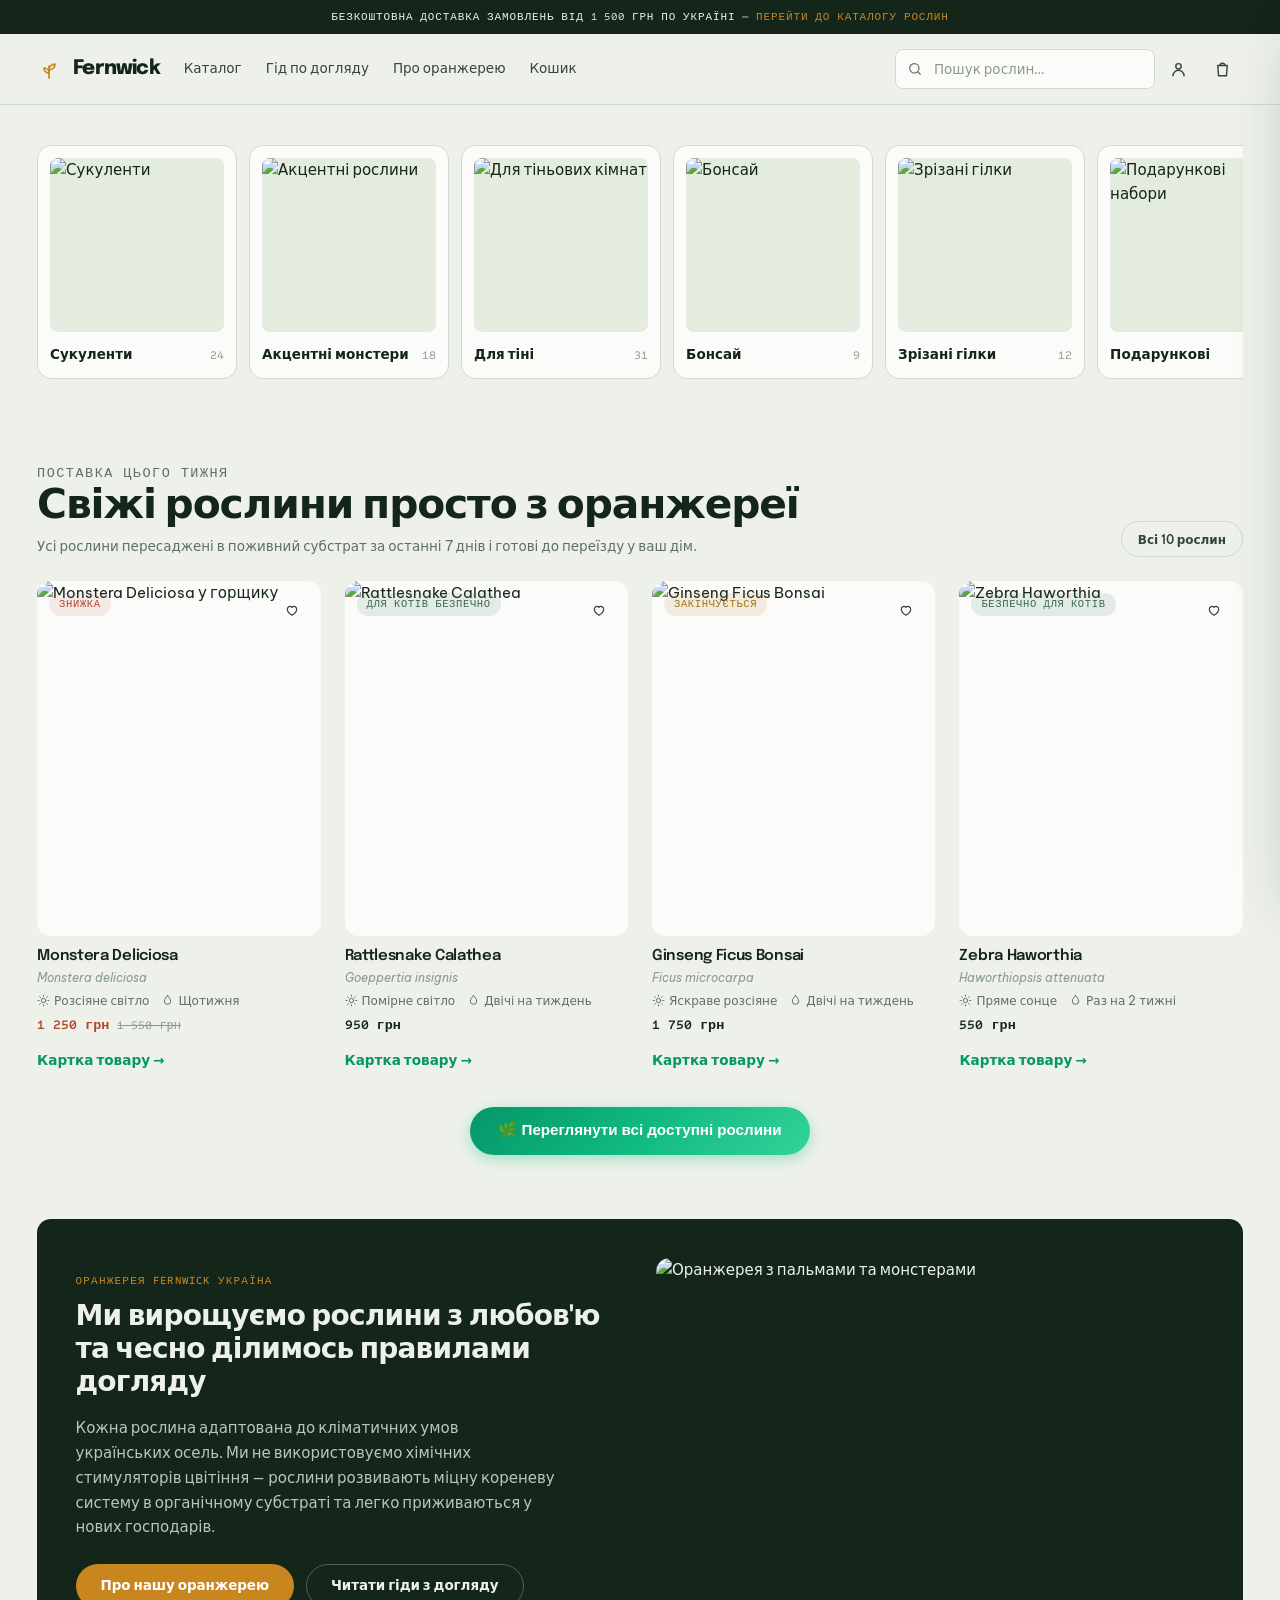
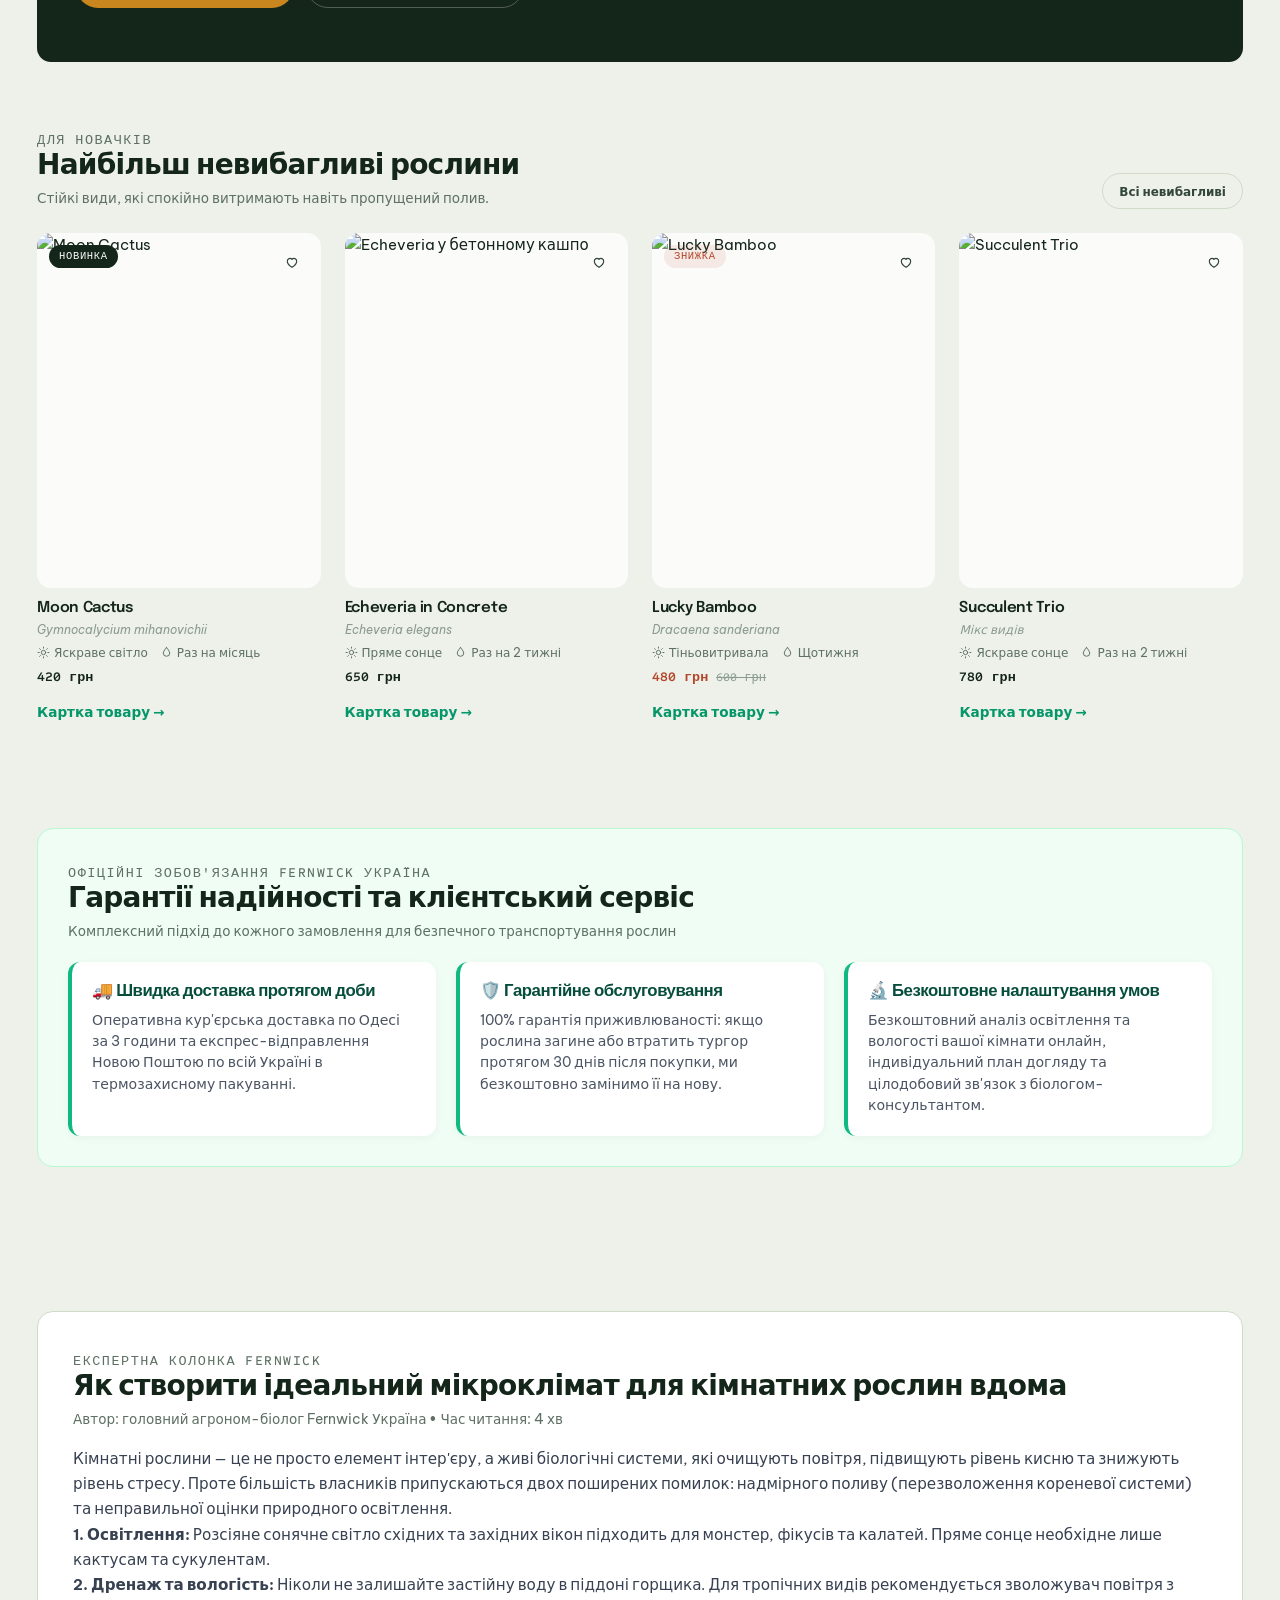
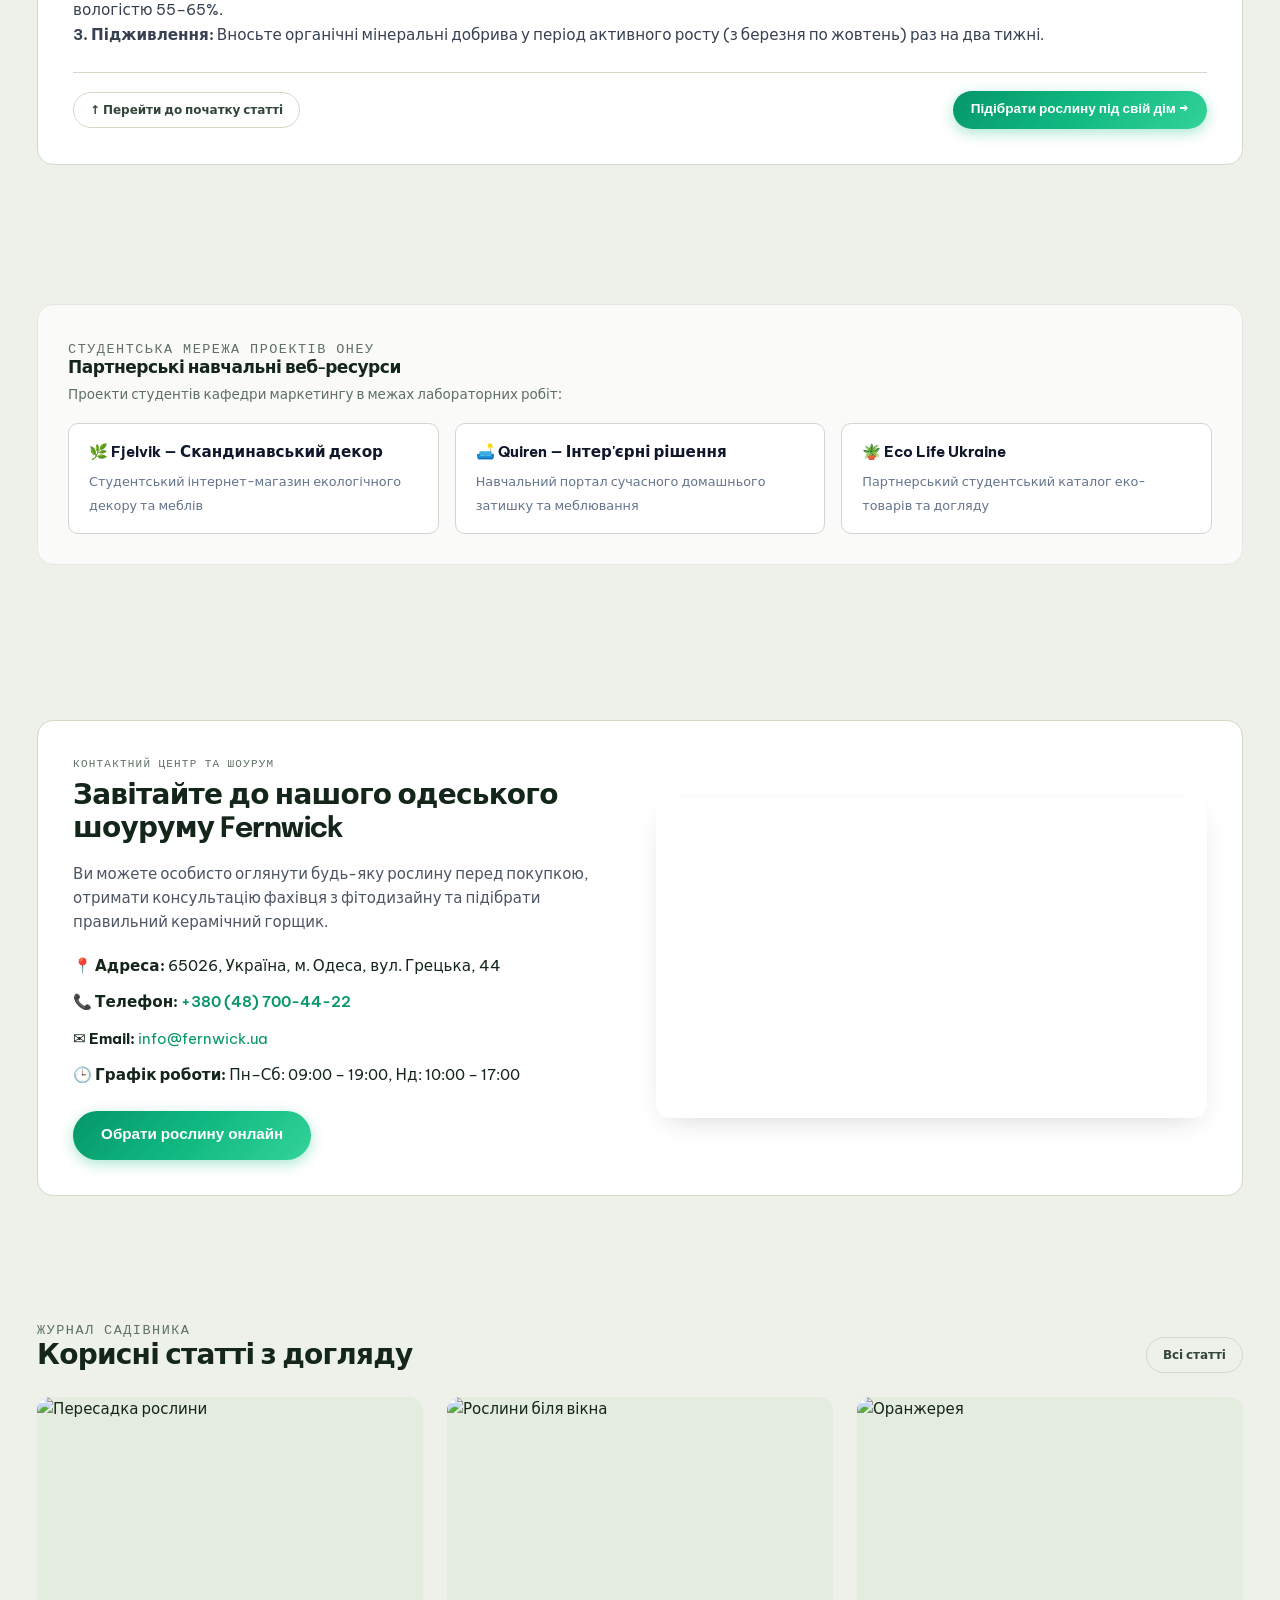
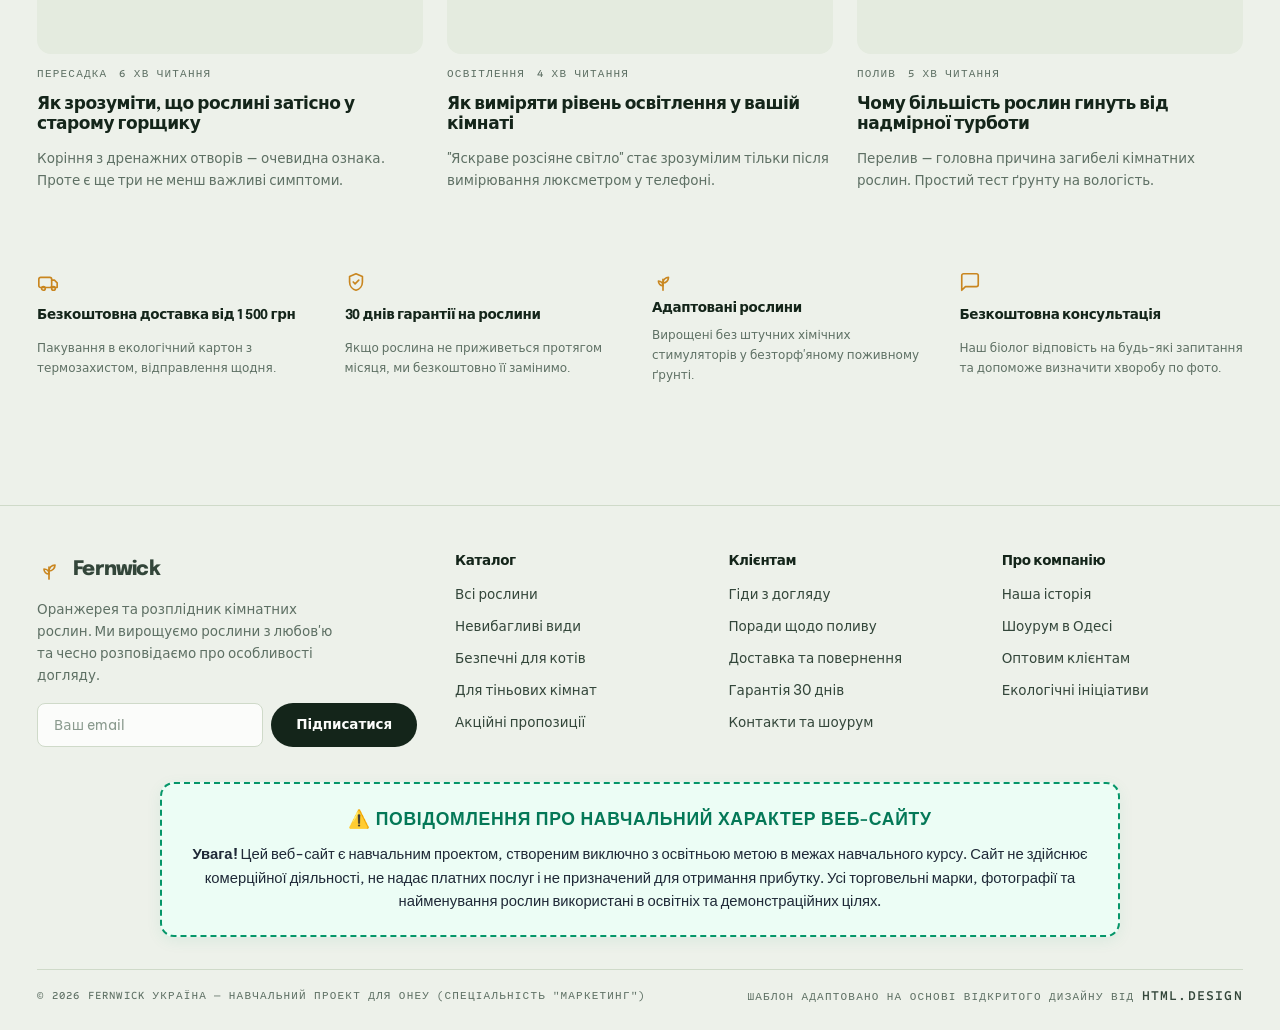
==== fernwick/index.html @ 467632d7 "Add files via upload" ====
<!DOCTYPE html>
<html lang="uk">
<head>
<!-- Google tag (gtag.js) -->
<script async src="https://www.googletagmanager.com/gtag/js?id=G-3LQYDTV1NV"></script>
<script>
  window.dataLayer = window.dataLayer || [];
  function gtag(){dataLayer.push(arguments);}
  gtag('js', new Date());

  gtag('config', 'G-3LQYDTV1NV');
</script>

<!-- Microsoft Clarity -->
<script type="text/javascript">
    (function(c,l,a,r,i,t,y){
        c[a]=c[a]||function(){(c[a].q=c[a].q||[]).push(arguments)};
        t=l.createElement(r);t.async=1;t.src="https://www.clarity.ms/tag/"+i;
        y=l.getElementsByTagName(r)[0];y.parentNode.insertBefore(t,y);
    })(window, document, "clarity", "script", "pxyz123456");
</script>

<meta charset="utf-8" />
<meta name="viewport" content="width=device-width, initial-scale=1" />
<title>Fernwick Україна — Інтернет-магазин кімнатних рослин та декору</title>
<meta name="description" content="Fernwick Україна — інтернет-магазин кімнатних рослин та декору. Великий вибір монстер, фікусів, бонсай, кактусів та сукулентів з доставкою по Україні та шоурумом в Одесі." />

<link rel="preconnect" href="https://fonts.googleapis.com" />
<link rel="preconnect" href="https://fonts.gstatic.com" crossorigin />
<link href="https://fonts.googleapis.com/css2?family=Epilogue:wght@500;600;700;800&family=Be+Vietnam+Pro:wght@400;500;600;700&family=Sometype+Mono:wght@400;500&display=swap" rel="stylesheet" />
<link rel="preconnect" href="https://images.unsplash.com" crossorigin />

<link rel="stylesheet" href="assets/css/tokens.css" />
<link rel="stylesheet" href="assets/css/shop.css" />
</head>
<body>

<div class="announce">
  <p>Безкоштовна доставка замовлень від 1 500 грн по Україні — <a href="shop.html">перейти до каталогу рослин</a></p>
</div>

<header class="masthead">
  <div class="wrap masthead__inner">
    <a class="brand" href="index.html" aria-label="Fernwick Україна — на головну">
      <svg viewBox="0 0 24 24" fill="none" stroke="currentColor" stroke-width="1.7" stroke-linecap="round" stroke-linejoin="round" aria-hidden="true">
        <path d="M12 21V9" />
        <path d="M12 13c0-3.3 2.7-6 6-6 0 3.3-2.7 6-6 6Z" />
        <path d="M12 16c0-2.8-2.2-5-5-5 0 2.8 2.2 5 5 5Z" />
      </svg>
      <span class="brand__word">Fernwick</span>
    </a>

    <nav class="shopnav" aria-label="Main" data-open="false">
      <a href="shop.html">Каталог</a>
      <a href="care.html">Гід по догляду</a>
      <a href="about.html">Про оранжерею</a>
      <a href="cart.html">Кошик</a>
    </nav>

    <div class="masthead__tools">
      <label class="searchbox">
        <span class="sr-only">Пошук рослин</span>
        <svg viewBox="0 0 24 24" fill="none" stroke="currentColor" stroke-width="1.8" stroke-linecap="round" aria-hidden="true"><circle cx="11" cy="11" r="7"/><path d="m20 20-3.5-3.5"/></svg>
        <input class="input" type="search" placeholder="Пошук рослин…" />
      </label>

      <button class="btn btn--icon" type="button" data-toast="Особистий кабінет працює в демонстраційному режимі" aria-label="Особистий кабінет">
        <svg viewBox="0 0 24 24" fill="none" stroke="currentColor" stroke-width="1.8" stroke-linecap="round" stroke-linejoin="round" aria-hidden="true"><circle cx="12" cy="8" r="3.4"/><path d="M5 20a7 7 0 0 1 14 0"/></svg>
      </button>

      <button class="btn btn--icon" type="button" data-action="open-drawer" aria-label="Відкрити кошик">
        <svg viewBox="0 0 24 24" fill="none" stroke="currentColor" stroke-width="1.8" stroke-linecap="round" stroke-linejoin="round" aria-hidden="true"><path d="M6 7h12l-1 13H7L6 7Z"/><path d="M9 7a3 3 0 0 1 6 0"/></svg>
        <span class="cartbtn__count" data-cart-count hidden>0</span>
      </button>

      <button class="btn btn--icon burger" type="button" aria-expanded="false" aria-label="Меню">
        <svg viewBox="0 0 24 24" fill="none" stroke="currentColor" stroke-width="1.8" stroke-linecap="round" aria-hidden="true"><path d="M4 7h16M4 12h16M4 17h16"/></svg>
      </button>
    </div>
  </div>
</header>

<main>
  <!-- Shop-first: the store opens on its categories, not a marketing hero. -->
  <section class="wrap section--tight" aria-label="Категорії рослин">
    <div class="rail">
      <a class="railcard" href="shop.html">
        <img src="https://images.unsplash.com/photo-1485955900006-10f4d324d411?w=340&q=72&auto=format&fit=crop" alt="Сукуленти" width="340" height="340" fetchpriority="high" decoding="async" />
        <span class="railcard__meta"><span class="railcard__name">Сукуленти</span><span class="railcard__n">24</span></span>
      </a>
      <a class="railcard" href="shop.html">
        <img src="https://images.unsplash.com/photo-1545241047-6083a3684587?w=340&q=72&auto=format&fit=crop" alt="Акцентні рослини" width="340" height="340" fetchpriority="high" decoding="async" />
        <span class="railcard__meta"><span class="railcard__name">Акцентні монстери</span><span class="railcard__n">18</span></span>
      </a>
      <a class="railcard" href="shop.html">
        <img src="https://images.unsplash.com/photo-1602923668104-8f9e03e77e62?w=340&q=72&auto=format&fit=crop" alt="Для тіньових кімнат" width="340" height="340" loading="lazy" decoding="async" />
        <span class="railcard__meta"><span class="railcard__name">Для тіні</span><span class="railcard__n">31</span></span>
      </a>
      <a class="railcard" href="shop.html">
        <img src="https://images.unsplash.com/photo-1512428813834-c702c7702b78?w=340&q=72&auto=format&fit=crop" alt="Бонсай" width="340" height="340" loading="lazy" decoding="async" />
        <span class="railcard__meta"><span class="railcard__name">Бонсай</span><span class="railcard__n">9</span></span>
      </a>
      <a class="railcard" href="shop.html">
        <img src="https://images.unsplash.com/photo-1466781783364-36c955e42a7f?w=340&q=72&auto=format&fit=crop" alt="Зрізані гілки" width="340" height="340" loading="lazy" decoding="async" />
        <span class="railcard__meta"><span class="railcard__name">Зрізані гілки</span><span class="railcard__n">12</span></span>
      </a>
      <a class="railcard" href="shop.html">
        <img src="https://images.unsplash.com/photo-1459156212016-c812468e2115?w=340&q=72&auto=format&fit=crop" alt="Подарункові набори" width="340" height="340" loading="lazy" decoding="async" />
        <span class="railcard__meta"><span class="railcard__name">Подарункові</span><span class="railcard__n">7</span></span>
      </a>
      <a class="railcard" href="shop.html">
        <img src="https://images.unsplash.com/photo-1470058869958-2a77ade41c02?w=340&q=72&auto=format&fit=crop" alt="Вуличні рослини" width="340" height="340" loading="lazy" decoding="async" />
        <span class="railcard__meta"><span class="railcard__name">Вуличні</span><span class="railcard__n">15</span></span>
      </a>
    </div>
  </section>

  <!-- Секція 1: Популярні рослини тижня -->
  <section class="wrap section--tight" aria-labelledby="week-h">
    <div class="sechead">
      <div>
        <p class="label">Поставка цього тижня</p>
        <h1 id="week-h">Свіжі рослини просто з оранжереї</h1>
        <p>Усі рослини пересаджені в поживний субстрат за останні 7 днів і готові до переїзду у ваш дім.</p>
      </div>
      <a class="btn btn--ghost btn--sm" href="shop.html">Всі 10 рослин</a>
    </div>

    <div class="grid grid--4">
        <article class="product" data-tags="light-bright easy-care size-large sale" data-price="125000"
                 data-name="Monstera Deliciosa (Монстера)" data-order="0" data-product>
          <a class="product__media" href="product.html" aria-label="Monstera Deliciosa">
            <img src="https://images.unsplash.com/photo-1545241047-6083a3684587?w=700&q=72&auto=format&fit=crop" alt="Monstera Deliciosa у горщику"
                 width="700" height="875" fetchpriority="high" decoding="async" />
          </a>
          <div class="product__flags"><span class="badge badge--sale">Знижка</span></div>
          <button class="product__wish" type="button" aria-pressed="false"
                  aria-label="Зберегти Monstera Deliciosa в список бажань"><svg viewBox="0 0 24 24" fill="none" stroke="currentColor" stroke-width="1.8" stroke-linecap="round" stroke-linejoin="round" aria-hidden="true"><path d="M12 20s-7-4.5-7-9.2A4 4 0 0 1 12 8a4 4 0 0 1 7 2.8C19 15.5 12 20 12 20Z"/></svg></button>
          <div class="product__quick">
            <button class="btn btn--primary btn--sm btn--block" type="button"
                    data-add="monstera" data-name="Monstera Deliciosa (Монстера)" data-price="125000"
                    data-image="https://images.unsplash.com/photo-1545241047-6083a3684587?w=200&q=72&auto=format&fit=crop" data-variant="Горщик 12 см">
              Додати до кошика
            </button>
          </div>
          <div class="product__body">
            <a href="product.html"><h3 class="product__name">Monstera Deliciosa</h3></a>
            <p class="product__latin">Monstera deliciosa</p>
            <div class="caremeta">
              <span><svg viewBox="0 0 24 24" fill="none" stroke="currentColor" stroke-width="1.8" stroke-linecap="round" aria-hidden="true"><circle cx="12" cy="12" r="4"/><path d="M12 2v2M12 20v2M2 12h2M20 12h2M4.9 4.9l1.4 1.4M17.7 17.7l1.4 1.4M19.1 4.9l-1.4 1.4M6.3 17.7l-1.4 1.4"/></svg>Розсіяне світло</span>
              <span><svg viewBox="0 0 24 24" fill="none" stroke="currentColor" stroke-width="1.8" stroke-linecap="round" stroke-linejoin="round" aria-hidden="true"><path d="M12 3s6 6.2 6 10a6 6 0 0 1-12 0c0-3.8 6-10 6-10Z"/></svg>Щотижня</span>
            </div>
            <div class="product__foot">
              <span class="price price--sale">
                <span class="price__now">1 250 грн</span><span class="price__was">1 550 грн</span>
              </span>
            </div>
            <div style="margin-top: 8px;">
              <a href="product.html" class="tlink" style="font-size: 0.85rem; color: #059669; font-weight: 600;">Картка товару →</a>
            </div>
          </div>
        </article>

        <article class="product" data-tags="light-low pet-safe size-medium" data-price="95000"
                 data-name="Rattlesnake Calathea (Калатея)" data-order="1" data-product>
          <a class="product__media" href="product.html" aria-label="Rattlesnake Calathea">
            <img src="https://images.unsplash.com/photo-1602923668104-8f9e03e77e62?w=700&q=72&auto=format&fit=crop" alt="Rattlesnake Calathea"
                 width="700" height="875" fetchpriority="high" decoding="async" />
          </a>
          <div class="product__flags"><span class="badge badge--stock">Для котів безпечно</span></div>
          <button class="product__wish" type="button" aria-pressed="false"
                  aria-label="Зберегти Rattlesnake Calathea"><svg viewBox="0 0 24 24" fill="none" stroke="currentColor" stroke-width="1.8" stroke-linecap="round" stroke-linejoin="round" aria-hidden="true"><path d="M12 20s-7-4.5-7-9.2A4 4 0 0 1 12 8a4 4 0 0 1 7 2.8C19 15.5 12 20 12 20Z"/></svg></button>
          <div class="product__quick">
            <button class="btn btn--primary btn--sm btn--block" type="button"
                    data-add="calathea" data-name="Rattlesnake Calathea (Калатея)" data-price="95000"
                    data-image="https://images.unsplash.com/photo-1602923668104-8f9e03e77e62?w=200&q=72&auto=format&fit=crop" data-variant="Горщик 12 см">
              Додати до кошика
            </button>
          </div>
          <div class="product__body">
            <a href="product.html"><h3 class="product__name">Rattlesnake Calathea</h3></a>
            <p class="product__latin">Goeppertia insignis</p>
            <div class="caremeta">
              <span><svg viewBox="0 0 24 24" fill="none" stroke="currentColor" stroke-width="1.8" stroke-linecap="round" aria-hidden="true"><circle cx="12" cy="12" r="4"/><path d="M12 2v2M12 20v2M2 12h2M20 12h2M4.9 4.9l1.4 1.4M17.7 17.7l1.4 1.4M19.1 4.9l-1.4 1.4M6.3 17.7l-1.4 1.4"/></svg>Помірне світло</span>
              <span><svg viewBox="0 0 24 24" fill="none" stroke="currentColor" stroke-width="1.8" stroke-linecap="round" stroke-linejoin="round" aria-hidden="true"><path d="M12 3s6 6.2 6 10a6 6 0 0 1-12 0c0-3.8 6-10 6-10Z"/></svg>Двічі на тиждень</span>
            </div>
            <div class="product__foot">
              <span class="price">
                <span class="price__now">950 грн</span>
              </span>
            </div>
            <div style="margin-top: 8px;">
              <a href="product.html" class="tlink" style="font-size: 0.85rem; color: #059669; font-weight: 600;">Картка товару →</a>
            </div>
          </div>
        </article>

        <article class="product" data-tags="light-bright size-small" data-price="175000"
                 data-name="Ginseng Ficus Bonsai (Фікус Бонсай)" data-order="2" data-product>
          <a class="product__media" href="product.html" aria-label="Ginseng Ficus Bonsai">
            <img src="https://images.unsplash.com/photo-1512428813834-c702c7702b78?w=700&q=72&auto=format&fit=crop" alt="Ginseng Ficus Bonsai"
                 width="700" height="875" loading="lazy" decoding="async" />
          </a>
          <div class="product__flags"><span class="badge badge--low">Закінчується</span></div>
          <button class="product__wish" type="button" aria-pressed="false"
                  aria-label="Зберегти Ginseng Ficus Bonsai"><svg viewBox="0 0 24 24" fill="none" stroke="currentColor" stroke-width="1.8" stroke-linecap="round" stroke-linejoin="round" aria-hidden="true"><path d="M12 20s-7-4.5-7-9.2A4 4 0 0 1 12 8a4 4 0 0 1 7 2.8C19 15.5 12 20 12 20Z"/></svg></button>
          <div class="product__quick">
            <button class="btn btn--primary btn--sm btn--block" type="button"
                    data-add="bonsai" data-name="Ginseng Ficus Bonsai (Фікус Бонсай)" data-price="175000"
                    data-image="https://images.unsplash.com/photo-1512428813834-c702c7702b78?w=200&q=72&auto=format&fit=crop" data-variant="Керамічний горщик">
              Додати до кошика
            </button>
          </div>
          <div class="product__body">
            <a href="product.html"><h3 class="product__name">Ginseng Ficus Bonsai</h3></a>
            <p class="product__latin">Ficus microcarpa</p>
            <div class="caremeta">
              <span><svg viewBox="0 0 24 24" fill="none" stroke="currentColor" stroke-width="1.8" stroke-linecap="round" aria-hidden="true"><circle cx="12" cy="12" r="4"/><path d="M12 2v2M12 20v2M2 12h2M20 12h2M4.9 4.9l1.4 1.4M17.7 17.7l1.4 1.4M19.1 4.9l-1.4 1.4M6.3 17.7l-1.4 1.4"/></svg>Яскраве розсіяне</span>
              <span><svg viewBox="0 0 24 24" fill="none" stroke="currentColor" stroke-width="1.8" stroke-linecap="round" stroke-linejoin="round" aria-hidden="true"><path d="M12 3s6 6.2 6 10a6 6 0 0 1-12 0c0-3.8 6-10 6-10Z"/></svg>Двічі на тиждень</span>
            </div>
            <div class="product__foot">
              <span class="price">
                <span class="price__now">1 750 грн</span>
              </span>
            </div>
            <div style="margin-top: 8px;">
              <a href="product.html" class="tlink" style="font-size: 0.85rem; color: #059669; font-weight: 600;">Картка товару →</a>
            </div>
          </div>
        </article>

        <article class="product" data-tags="light-bright easy-care pet-safe size-small" data-price="55000"
                 data-name="Zebra Haworthia (Хавортія)" data-order="3" data-product>
          <a class="product__media" href="product.html" aria-label="Zebra Haworthia">
            <img src="https://images.unsplash.com/photo-1485955900006-10f4d324d411?w=700&q=72&auto=format&fit=crop" alt="Zebra Haworthia"
                 width="700" height="875" loading="lazy" decoding="async" />
          </a>
          <div class="product__flags"><span class="badge badge--stock">Безпечно для котів</span></div>
          <button class="product__wish" type="button" aria-pressed="false"
                  aria-label="Зберегти Zebra Haworthia"><svg viewBox="0 0 24 24" fill="none" stroke="currentColor" stroke-width="1.8" stroke-linecap="round" stroke-linejoin="round" aria-hidden="true"><path d="M12 20s-7-4.5-7-9.2A4 4 0 0 1 12 8a4 4 0 0 1 7 2.8C19 15.5 12 20 12 20Z"/></svg></button>
          <div class="product__quick">
            <button class="btn btn--primary btn--sm btn--block" type="button"
                    data-add="haworthia" data-name="Zebra Haworthia (Хавортія)" data-price="55000"
                    data-image="https://images.unsplash.com/photo-1485955900006-10f4d324d411?w=200&q=72&auto=format&fit=crop" data-variant="Горщик 9 см">
              Додати до кошика
            </button>
          </div>
          <div class="product__body">
            <a href="product.html"><h3 class="product__name">Zebra Haworthia</h3></a>
            <p class="product__latin">Haworthiopsis attenuata</p>
            <div class="caremeta">
              <span><svg viewBox="0 0 24 24" fill="none" stroke="currentColor" stroke-width="1.8" stroke-linecap="round" aria-hidden="true"><circle cx="12" cy="12" r="4"/><path d="M12 2v2M12 20v2M2 12h2M20 12h2M4.9 4.9l1.4 1.4M17.7 17.7l1.4 1.4M19.1 4.9l-1.4 1.4M6.3 17.7l-1.4 1.4"/></svg>Пряме сонце</span>
              <span><svg viewBox="0 0 24 24" fill="none" stroke="currentColor" stroke-width="1.8" stroke-linecap="round" stroke-linejoin="round" aria-hidden="true"><path d="M12 3s6 6.2 6 10a6 6 0 0 1-12 0c0-3.8 6-10 6-10Z"/></svg>Раз на 2 тижні</span>
            </div>
            <div class="product__foot">
              <span class="price">
                <span class="price__now">550 грн</span>
              </span>
            </div>
            <div style="margin-top: 8px;">
              <a href="product.html" class="tlink" style="font-size: 0.85rem; color: #059669; font-weight: 600;">Картка товару →</a>
            </div>
          </div>
        </article>
    </div>

    <div style="text-align: center; margin-top: 35px;">
      <a href="shop.html" class="btn--gradient">🌿 Переглянути всі доступні рослини</a>
    </div>
  </section>

  <!-- Блок філософії бренду -->
  <section class="wrap section--tight">
    <div class="band" data-reveal>
      <div class="grid grid--2" style="align-items:center;gap:var(--s-6)">
        <div>
          <p class="label">Оранжерея Fernwick Україна</p>
          <h2 style="margin:var(--s-3) 0 var(--s-4)">Ми вирощуємо рослини з любов'ю та чесно ділимось правилами догляду</h2>
          <p style="margin-bottom:var(--s-5);max-width:48ch">
            Кожна рослина адаптована до кліматичних умов українських осель. Ми не використовуємо хімічних стимуляторів цвітіння — рослини розвивають міцну кореневу систему в органічному субстраті та легко приживаються у нових господарів.
          </p>
          <div style="display:flex;gap:var(--s-3);flex-wrap:wrap">
            <a class="btn btn--ochre" href="about.html">Про нашу оранжерею</a>
            <a class="btn btn--ghost" href="care.html" style="border-color:rgba(237,241,234,.28);color:var(--glass)">Читати гіди з догляду</a>
          </div>
        </div>
        <img src="https://images.unsplash.com/photo-1470058869958-2a77ade41c02?w=900&q=72&auto=format&fit=crop"
             alt="Оранжерея з пальмами та монстерами" width="900" height="600"
             style="width:100%;aspect-ratio:3/2;object-fit:cover;border-radius:var(--r-lg)" loading="lazy" decoding="async" />
      </div>
    </div>
  </section>

  <!-- Секція 2: Легкі в догляді рослини -->
  <section class="wrap section--tight" aria-labelledby="easy-h">
    <div class="sechead">
      <div>
        <p class="label">Для новачків</p>
        <h2 id="easy-h">Найбільш невибагливі рослини</h2>
        <p>Стійкі види, які спокійно витримають навіть пропущений полив.</p>
      </div>
      <a class="btn btn--ghost btn--sm" href="shop.html">Всі невибагливі</a>
    </div>
    <div class="grid grid--4">
        <article class="product" data-tags="light-bright easy-care size-small" data-price="42000"
                 data-name="Moon Cactus (Гімнокаліціум)" data-order="0" data-product>
          <a class="product__media" href="product.html" aria-label="Moon Cactus">
            <img src="https://images.unsplash.com/photo-1509937528035-ad76254b0356?w=700&q=72&auto=format&fit=crop" alt="Moon Cactus"
                 width="700" height="875" loading="lazy" decoding="async" />
          </a>
          <div class="product__flags"><span class="badge badge--new">Новинка</span></div>
          <button class="product__wish" type="button" aria-pressed="false"
                  aria-label="Зберегти Moon Cactus"><svg viewBox="0 0 24 24" fill="none" stroke="currentColor" stroke-width="1.8" stroke-linecap="round" stroke-linejoin="round" aria-hidden="true"><path d="M12 20s-7-4.5-7-9.2A4 4 0 0 1 12 8a4 4 0 0 1 7 2.8C19 15.5 12 20 12 20Z"/></svg></button>
          <div class="product__quick">
            <button class="btn btn--primary btn--sm btn--block" type="button"
                    data-add="moon-cactus" data-name="Moon Cactus (Гімнокаліціум)" data-price="42000"
                    data-image="https://images.unsplash.com/photo-1509937528035-ad76254b0356?w=200&q=72&auto=format&fit=crop" data-variant="Горщик 8 см">
              Додати до кошика
            </button>
          </div>
          <div class="product__body">
            <a href="product.html"><h3 class="product__name">Moon Cactus</h3></a>
            <p class="product__latin">Gymnocalycium mihanovichii</p>
            <div class="caremeta">
              <span><svg viewBox="0 0 24 24" fill="none" stroke="currentColor" stroke-width="1.8" stroke-linecap="round" aria-hidden="true"><circle cx="12" cy="12" r="4"/><path d="M12 2v2M12 20v2M2 12h2M20 12h2M4.9 4.9l1.4 1.4M17.7 17.7l1.4 1.4M19.1 4.9l-1.4 1.4M6.3 17.7l-1.4 1.4"/></svg>Яскраве світло</span>
              <span><svg viewBox="0 0 24 24" fill="none" stroke="currentColor" stroke-width="1.8" stroke-linecap="round" stroke-linejoin="round" aria-hidden="true"><path d="M12 3s6 6.2 6 10a6 6 0 0 1-12 0c0-3.8 6-10 6-10Z"/></svg>Раз на місяць</span>
            </div>
            <div class="product__foot">
              <span class="price">
                <span class="price__now">420 грн</span>
              </span>
            </div>
            <div style="margin-top: 8px;">
              <a href="product.html" class="tlink" style="font-size: 0.85rem; color: #059669; font-weight: 600;">Картка товару →</a>
            </div>
          </div>
        </article>

        <article class="product" data-tags="light-bright easy-care pet-safe size-small" data-price="65000"
                 data-name="Echeveria in Concrete (Ехеверія)" data-order="1" data-product>
          <a class="product__media" href="product.html" aria-label="Echeveria in Concrete">
            <img src="https://images.unsplash.com/photo-1483794344563-d27a8d18014e?w=700&q=72&auto=format&fit=crop" alt="Echeveria у бетонному кашпо"
                 width="700" height="875" loading="lazy" decoding="async" />
          </a>
          <div class="product__flags"></div>
          <button class="product__wish" type="button" aria-pressed="false"
                  aria-label="Зберегти Echeveria"><svg viewBox="0 0 24 24" fill="none" stroke="currentColor" stroke-width="1.8" stroke-linecap="round" stroke-linejoin="round" aria-hidden="true"><path d="M12 20s-7-4.5-7-9.2A4 4 0 0 1 12 8a4 4 0 0 1 7 2.8C19 15.5 12 20 12 20Z"/></svg></button>
          <div class="product__quick">
            <button class="btn btn--primary btn--sm btn--block" type="button"
                    data-add="echeveria" data-name="Echeveria in Concrete (Ехеверія)" data-price="65000"
                    data-image="https://images.unsplash.com/photo-1483794344563-d27a8d18014e?w=200&q=72&auto=format&fit=crop" data-variant="Бетонне кашпо">
              Додати до кошика
            </button>
          </div>
          <div class="product__body">
            <a href="product.html"><h3 class="product__name">Echeveria in Concrete</h3></a>
            <p class="product__latin">Echeveria elegans</p>
            <div class="caremeta">
              <span><svg viewBox="0 0 24 24" fill="none" stroke="currentColor" stroke-width="1.8" stroke-linecap="round" aria-hidden="true"><circle cx="12" cy="12" r="4"/><path d="M12 2v2M12 20v2M2 12h2M20 12h2M4.9 4.9l1.4 1.4M17.7 17.7l1.4 1.4M19.1 4.9l-1.4 1.4M6.3 17.7l-1.4 1.4"/></svg>Пряме сонце</span>
              <span><svg viewBox="0 0 24 24" fill="none" stroke="currentColor" stroke-width="1.8" stroke-linecap="round" stroke-linejoin="round" aria-hidden="true"><path d="M12 3s6 6.2 6 10a6 6 0 0 1-12 0c0-3.8 6-10 6-10Z"/></svg>Раз на 2 тижні</span>
            </div>
            <div class="product__foot">
              <span class="price">
                <span class="price__now">650 грн</span>
              </span>
            </div>
            <div style="margin-top: 8px;">
              <a href="product.html" class="tlink" style="font-size: 0.85rem; color: #059669; font-weight: 600;">Картка товару →</a>
            </div>
          </div>
        </article>

        <article class="product" data-tags="light-low easy-care size-medium sale" data-price="48000"
                 data-name="Lucky Bamboo (Бамбук удачі)" data-order="2" data-product>
          <a class="product__media" href="product.html" aria-label="Lucky Bamboo">
            <img src="https://images.unsplash.com/photo-1567331711402-509c12c41959?w=700&q=72&auto=format&fit=crop" alt="Lucky Bamboo"
                 width="700" height="875" loading="lazy" decoding="async" />
          </a>
          <div class="product__flags"><span class="badge badge--sale">Знижка</span></div>
          <button class="product__wish" type="button" aria-pressed="false"
                  aria-label="Зберегти Lucky Bamboo"><svg viewBox="0 0 24 24" fill="none" stroke="currentColor" stroke-width="1.8" stroke-linecap="round" stroke-linejoin="round" aria-hidden="true"><path d="M12 20s-7-4.5-7-9.2A4 4 0 0 1 12 8a4 4 0 0 1 7 2.8C19 15.5 12 20 12 20Z"/></svg></button>
          <div class="product__quick">
            <button class="btn btn--primary btn--sm btn--block" type="button"
                    data-add="bamboo" data-name="Lucky Bamboo (Бамбук удачі)" data-price="48000"
                    data-image="https://images.unsplash.com/photo-1567331711402-509c12c41959?w=200&q=72&auto=format&fit=crop" data-variant="Скляна колба">
              Додати до кошика
            </button>
          </div>
          <div class="product__body">
            <a href="product.html"><h3 class="product__name">Lucky Bamboo</h3></a>
            <p class="product__latin">Dracaena sanderiana</p>
            <div class="caremeta">
              <span><svg viewBox="0 0 24 24" fill="none" stroke="currentColor" stroke-width="1.8" stroke-linecap="round" aria-hidden="true"><circle cx="12" cy="12" r="4"/><path d="M12 2v2M12 20v2M2 12h2M20 12h2M4.9 4.9l1.4 1.4M17.7 17.7l1.4 1.4M19.1 4.9l-1.4 1.4M6.3 17.7l-1.4 1.4"/></svg>Тіньовитривала</span>
              <span><svg viewBox="0 0 24 24" fill="none" stroke="currentColor" stroke-width="1.8" stroke-linecap="round" stroke-linejoin="round" aria-hidden="true"><path d="M12 3s6 6.2 6 10a6 6 0 0 1-12 0c0-3.8 6-10 6-10Z"/></svg>Щотижня</span>
            </div>
            <div class="product__foot">
              <span class="price price--sale">
                <span class="price__now">480 грн</span><span class="price__was">600 грн</span>
              </span>
            </div>
            <div style="margin-top: 8px;">
              <a href="product.html" class="tlink" style="font-size: 0.85rem; color: #059669; font-weight: 600;">Картка товару →</a>
            </div>
          </div>
        </article>

        <article class="product" data-tags="light-bright easy-care pet-safe size-small" data-price="78000"
                 data-name="Succulent Trio (Тріо сукулентів)" data-order="3" data-product>
          <a class="product__media" href="product.html" aria-label="Succulent Trio">
            <img src="https://images.unsplash.com/photo-1459156212016-c812468e2115?w=700&q=72&auto=format&fit=crop" alt="Succulent Trio"
                 width="700" height="875" loading="lazy" decoding="async" />
          </a>
          <div class="product__flags"></div>
          <button class="product__wish" type="button" aria-pressed="false"
                  aria-label="Зберегти Succulent Trio"><svg viewBox="0 0 24 24" fill="none" stroke="currentColor" stroke-width="1.8" stroke-linecap="round" stroke-linejoin="round" aria-hidden="true"><path d="M12 20s-7-4.5-7-9.2A4 4 0 0 1 12 8a4 4 0 0 1 7 2.8C19 15.5 12 20 12 20Z"/></svg></button>
          <div class="product__quick">
            <button class="btn btn--primary btn--sm btn--block" type="button"
                    data-add="succulent-trio" data-name="Succulent Trio (Тріо сукулентів)" data-price="78000"
                    data-image="https://images.unsplash.com/photo-1459156212016-c812468e2115?w=200&q=72&auto=format&fit=crop" data-variant="Набір 3 шт">
              Додати до кошика
            </button>
          </div>
          <div class="product__body">
            <a href="product.html"><h3 class="product__name">Succulent Trio</h3></a>
            <p class="product__latin">Мікс видів</p>
            <div class="caremeta">
              <span><svg viewBox="0 0 24 24" fill="none" stroke="currentColor" stroke-width="1.8" stroke-linecap="round" aria-hidden="true"><circle cx="12" cy="12" r="4"/><path d="M12 2v2M12 20v2M2 12h2M20 12h2M4.9 4.9l1.4 1.4M17.7 17.7l1.4 1.4M19.1 4.9l-1.4 1.4M6.3 17.7l-1.4 1.4"/></svg>Яскраве сонце</span>
              <span><svg viewBox="0 0 24 24" fill="none" stroke="currentColor" stroke-width="1.8" stroke-linecap="round" stroke-linejoin="round" aria-hidden="true"><path d="M12 3s6 6.2 6 10a6 6 0 0 1-12 0c0-3.8 6-10 6-10Z"/></svg>Раз на 2 тижні</span>
            </div>
            <div class="product__foot">
              <span class="price">
                <span class="price__now">780 грн</span>
              </span>
            </div>
            <div style="margin-top: 8px;">
              <a href="product.html" class="tlink" style="font-size: 0.85rem; color: #059669; font-weight: 600;">Картка товару →</a>
            </div>
          </div>
        </article>
    </div>
  </section>

  <!-- Секція 3: Обов'язковий список переваг та гарантій (Вимога методички: ul/li) -->
  <section class="wrap section--tight">
    <div class="advantages-box">
      <div class="sechead" style="margin-bottom: 20px;">
        <div>
          <p class="label">Офіційні зобов'язання Fernwick Україна</p>
          <h2 style="margin: 0;">Гарантії надійності та клієнтський сервіс</h2>
          <p>Комплексний підхід до кожного замовлення для безпечного транспортування рослин</p>
        </div>
      </div>
      <ul class="advantages-list">
        <li class="advantages-item">
          <h4>🚚 Швидка доставка протягом доби</h4>
          <p>Оперативна кур'єрська доставка по Одесі за 3 години та експрес-відправлення Новою Поштою по всій Україні в термозахисному пакуванні.</p>
        </li>
        <li class="advantages-item">
          <h4>🛡️ Гарантійне обслуговування</h4>
          <p>100% гарантія приживлюваності: якщо рослина загине або втратить тургор протягом 30 днів після покупки, ми безкоштовно замінимо її на нову.</p>
        </li>
        <li class="advantages-item">
          <h4>🔬 Безкоштовне налаштування умов</h4>
          <p>Безкоштовний аналіз освітлення та вологості вашої кімнати онлайн, індивідуальний план догляду та цілодобовий зв'язок з біологом-консультантом.</p>
        </li>
      </ul>
    </div>
  </section>

  <!-- Секція 4: Стаття з внутрішнім якорем (Вимога методички: a id="start" та a href="#start") -->
  <section class="wrap section--tight">
    <div class="article-anchor-box">
      <a id="start"></a>
      <div class="sechead" style="margin-bottom: 16px;">
        <div>
          <p class="label">Експертна колонка Fernwick</p>
          <h2>Як створити ідеальний мікроклімат для кімнатних рослин вдома</h2>
          <p class="muted">Автор: головний агроном-біолог Fernwick Україна • Час читання: 4 хв</p>
        </div>
      </div>
      <div style="font-size: 0.95rem; line-height: 1.7; color: #374151;">
        <p>Кімнатні рослини — це не просто елемент інтер'єру, а живі біологічні системи, які очищують повітря, підвищують рівень кисню та знижують рівень стресу. Проте більшість власників припускаються двох поширених помилок: надмірного поливу (перезволоження кореневої системи) та неправильної оцінки природного освітлення.</p>
        <p><strong>1. Освітлення:</strong> Розсіяне сонячне світло східних та західних вікон підходить для монстер, фікусів та калатей. Пряме сонце необхідне лише кактусам та сукулентам.</p>
        <p><strong>2. Дренаж та вологість:</strong> Ніколи не залишайте застійну воду в піддоні горщика. Для тропічних видів рекомендується зволожувач повітря з вологістю 55–65%.</p>
        <p><strong>3. Підживлення:</strong> Вносьте органічні мінеральні добрива у період активного росту (з березня по жовтень) раз на два тижні.</p>
      </div>
      <div style="margin-top: 25px; display: flex; align-items: center; justify-content: space-between; flex-wrap: wrap; gap: 15px; border-top: 1px solid var(--hairline); padding-top: 18px;">
        <a href="#start" class="btn btn--ghost btn--sm">↑ Перейти до початку статті</a>
        <a href="product.html" class="btn--gradient" style="font-size: 0.85rem; padding: 8px 18px;">Підібрати рослину під свій дім →</a>
      </div>
    </div>
  </section>

  <!-- Секція 5: Партнерські студентські проекти (Вимога методички: посилання на колег) -->
  <section class="wrap section--tight">
    <div class="student-partners-box">
      <div class="sechead" style="margin-bottom: 10px;">
        <div>
          <p class="label">Студентська мережа проектів ОНЕУ</p>
          <h3 style="margin: 0;">Партнерські навчальні веб-ресурси</h3>
          <p>Проекти студентів кафедри маркетингу в межах лабораторних робіт:</p>
        </div>
      </div>
      <div class="student-partners-grid">
        <a href="https://lizok228-oi.github.io/fjelvik/" target="_blank" rel="noopener noreferrer" class="partner-card">
          <strong>🌿 Fjelvik — Скандинавський декор</strong>
          <span>Студентський інтернет-магазин екологічного декору та меблів</span>
        </a>
        <a href="https://juliabondarenko2006-wq.github.io/quiren/quiren/" target="_blank" rel="noopener noreferrer" class="partner-card">
          <strong>🛋️ Quiren — Інтер'єрні рішення</strong>
          <span>Навчальний портал сучасного домашнього затишку та меблювання</span>
        </a>
        <a href="https://student-eco-shop.github.io/" target="_blank" rel="noopener noreferrer" class="partner-card">
          <strong>🪴 Eco Life Ukraine</strong>
          <span>Партнерський студентський каталог еко-товарів та догляду</span>
        </a>
      </div>
    </div>
  </section>

  <!-- Секція 6: Контакти та карта Одеси (Вимога методички: адреса в Одесі + карта) -->
  <section class="wrap section">
    <div class="contacts-map-box">
      <div class="grid grid--2" style="align-items: center; gap: var(--s-6);">
        <div>
          <p class="label">Контактний центр та шоурум</p>
          <h2 style="margin: 8px 0 16px;">Завітайте до нашого одеського шоуруму Fernwick</h2>
          <p style="color: #4b5563; line-height: 1.6; margin-bottom: 20px;">
            Ви можете особисто оглянути будь-яку рослину перед покупкою, отримати консультацію фахівця з фітодизайну та підібрати правильний керамічний горщик.
          </p>
          <div style="display: grid; gap: 12px; font-size: 0.95rem;">
            <div><strong>📍 Адреса:</strong> 65026, Україна, м. Одеса, вул. Грецька, 44</div>
            <div><strong>📞 Телефон:</strong> <a href="tel:+380487004422" style="color: #059669; font-weight: 600;">+380 (48) 700-44-22</a></div>
            <div><strong>✉️ Email:</strong> <a href="mailto:info@fernwick.ua" style="color: #059669;">info@fernwick.ua</a></div>
            <div><strong>🕒 Графік роботи:</strong> Пн–Сб: 09:00 – 19:00, Нд: 10:00 – 17:00</div>
          </div>
          <div style="margin-top: 24px;">
            <a href="product.html" class="btn--gradient">Обрати рослину онлайн</a>
          </div>
        </div>
        <div style="border-radius: 14px; overflow: hidden; box-shadow: var(--shadow-md); height: 320px;">
          <iframe 
            src="https://www.google.com/maps/embed?pb=!1m18!1m12!1m3!1d2746.885149362391!2d30.7371195!3d46.4831627!2m3!1f0!2f0!3f0!3m2!1i1024!2i768!4f13.1!3m3!1m2!1s0x40c631985f400001%3A0x6b107e335505e608!2z0LLRg9C7LiDQk9GA0LXRhtGM0LrQsCwgNDQsINCe0LTQtdGB0LAsINCe0LTQtdGB0YzQutCwINC-0LHQu9Cw0YHRgtGMLCA2NTAwMA!5e0!3m2!1suk!2sua!4v1700000000000!5m2!1suk!2sua" 
            width="100%" 
            height="100%" 
            style="border:0;" 
            allowfullscreen="" 
            loading="lazy" 
            referrerpolicy="no-referrer-when-downgrade">
          </iframe>
        </div>
      </div>
    </div>
  </section>

  <!-- Секція 7: Статті блогу з догляду -->
  <section class="wrap section--tight" aria-labelledby="guides-h">
    <div class="sechead">
      <div>
        <p class="label">Журнал садівника</p>
        <h2 id="guides-h">Корисні статті з догляду</h2>
      </div>
      <a class="btn btn--ghost btn--sm" href="care.html">Всі статті</a>
    </div>
    <div class="grid grid--3">
      <a class="guide" href="care.html" data-reveal>
        <img src="https://images.unsplash.com/photo-1416879595882-3373a0480b5b?w=700&q=72&auto=format&fit=crop" alt="Пересадка рослини" width="700" height="467" loading="lazy" decoding="async" />
        <div class="guide__meta"><span class="label">Пересадка</span><span class="label">6 хв читання</span></div>
        <h3>Як зрозуміти, що рослині затісно у старому горщику</h3>
        <p class="muted" style="font-size:var(--text-sm)">Коріння з дренажних отворів — очевидна ознака. Проте є ще три не менш важливі симптоми.</p>
      </a>
      <a class="guide" href="care.html" data-reveal style="--delay:80ms">
        <img src="https://images.unsplash.com/photo-1521334884684-d80222895322?w=700&q=72&auto=format&fit=crop" alt="Рослини біля вікна" width="700" height="467" loading="lazy" decoding="async" />
        <div class="guide__meta"><span class="label">Освітлення</span><span class="label">4 хв читання</span></div>
        <h3>Як виміряти рівень освітлення у вашій кімнаті</h3>
        <p class="muted" style="font-size:var(--text-sm)">"Яскраве розсіяне світло" стає зрозумілим тільки після вимірювання люксметром у телефоні.</p>
      </a>
      <a class="guide" href="care.html" data-reveal style="--delay:160ms">
        <img src="https://images.unsplash.com/photo-1470058869958-2a77ade41c02?w=700&q=72&auto=format&fit=crop" alt="Оранжерея" width="700" height="467" loading="lazy" decoding="async" />
        <div class="guide__meta"><span class="label">Полив</span><span class="label">5 хв читання</span></div>
        <h3>Чому більшість рослин гинуть від надмірної турботи</h3>
        <p class="muted" style="font-size:var(--text-sm)">Перелив — головна причина загибелі кімнатних рослин. Простий тест ґрунту на вологість.</p>
      </a>
    </div>
  </section>

  <!-- Секція 8: Переваги магазину -->
  <section class="wrap section">
    <div class="trust">
      <div class="trust__item">
        <svg viewBox="0 0 24 24" fill="none" stroke="currentColor" stroke-width="1.8" stroke-linecap="round" stroke-linejoin="round" aria-hidden="true"><rect x="2" y="7" width="14" height="11" rx="2"/><path d="M16 10h3l3 3v5h-6"/><circle cx="7" cy="19" r="2"/><circle cx="18" cy="19" r="2"/></svg>
        <h3>Безкоштовна доставка від 1 500 грн</h3>
        <p>Пакування в екологічний картон з термозахистом, відправлення щодня.</p>
      </div>
      <div class="trust__item">
        <svg viewBox="0 0 24 24" fill="none" stroke="currentColor" stroke-width="1.8" stroke-linecap="round" stroke-linejoin="round" aria-hidden="true"><path d="M12 3l7 3v6c0 4.4-3 8-7 9-4-1-7-4.6-7-9V6l7-3Z"/><path d="m9 12 2 2 4-4"/></svg>
        <h3>30 днів гарантії на рослини</h3>
        <p>Якщо рослина не приживеться протягом місяця, ми безкоштовно її замінимо.</p>
      </div>
      <div class="trust__item">
        <svg viewBox="0 0 24 24" fill="none" stroke="currentColor" stroke-width="1.8" stroke-linecap="round" stroke-linejoin="round" aria-hidden="true"><path d="M12 21V9"/><path d="M12 13c0-3.3 2.7-6 6-6 0 3.3-2.7 6-6 6Z"/><path d="M12 16c0-2.8-2.2-5-5-5 0 2.8 2.2 5 5 5Z"/></svg>
        <h3>Адаптовані рослини</h3>
        <p>Вирощені без штучних хімічних стимуляторів у безторф'яному поживному ґрунті.</p>
      </div>
      <div class="trust__item">
        <svg viewBox="0 0 24 24" fill="none" stroke="currentColor" stroke-width="1.8" stroke-linecap="round" stroke-linejoin="round" aria-hidden="true"><path d="M21 15a2 2 0 0 1-2 2H7l-4 4V5a2 2 0 0 1 2-2h14a2 2 0 0 1 2 2Z"/></svg>
        <h3>Безкоштовна консультація</h3>
        <p>Наш біолог відповість на будь-які запитання та допоможе визначити хворобу по фото.</p>
      </div>
    </div>
  </section>
</main>

<footer class="foot">
  <div class="wrap">
    <div class="foot__grid">
      <div>
        <a class="brand" href="index.html" style="margin-bottom:var(--s-3)">
          <svg viewBox="0 0 24 24" fill="none" stroke="currentColor" stroke-width="1.7" stroke-linecap="round" stroke-linejoin="round" aria-hidden="true">
            <path d="M12 21V9" /><path d="M12 13c0-3.3 2.7-6 6-6 0 3.3-2.7 6-6 6Z" /><path d="M12 16c0-2.8-2.2-5-5-5 0 2.8 2.2 5 5 5Z" />
          </svg>
          <span class="brand__word">Fernwick</span>
        </a>
        <p class="muted" style="font-size:var(--text-sm);max-width:34ch;margin-bottom:var(--s-4)">
          Оранжерея та розплідник кімнатних рослин. Ми вирощуємо рослини з любов'ю та чесно розповідаємо про особливості догляду.
        </p>
        <form class="newsletter" data-demo-form="Дякуємо! Ви успішно підписалися на розсилку порад від біолога.">
          <label class="sr-only" for="nl">Email адреса</label>
          <input class="input" id="nl" type="email" placeholder="Ваш email" required />
          <button class="btn btn--primary" type="submit">Підписатися</button>
        </form>
      </div>

      <div>
        <h3>Каталог</h3>
        <ul>
          <li><a href="shop.html">Всі рослини</a></li>
          <li><a href="shop.html">Невибагливі види</a></li>
          <li><a href="shop.html">Безпечні для котів</a></li>
          <li><a href="shop.html">Для тіньових кімнат</a></li>
          <li><a href="shop.html">Акційні пропозиції</a></li>
        </ul>
      </div>

      <div>
        <h3>Клієнтам</h3>
        <ul>
          <li><a href="care.html">Гіди з догляду</a></li>
          <li><a href="care.html">Поради щодо поливу</a></li>
          <li><a href="about.html">Доставка та повернення</a></li>
          <li><a href="about.html">Гарантія 30 днів</a></li>
          <li><a href="about.html">Контакти та шоурум</a></li>
        </ul>
      </div>

      <div>
        <h3>Про компанію</h3>
        <ul>
          <li><a href="about.html">Наша історія</a></li>
          <li><a href="about.html">Шоурум в Одесі</a></li>
          <li><a href="about.html">Оптовим клієнтам</a></li>
          <li><a href="about.html">Екологічні ініціативи</a></li>
        </ul>
      </div>
    </div>

    <!-- Обов'язкове навчальне повідомлення за вимогами завдання -->
    <div class="educational-notice">
      <div class="educational-notice__title">⚠️ ПОВІДОМЛЕННЯ ПРО НАВЧАЛЬНИЙ ХАРАКТЕР ВЕБ-САЙТУ</div>
      <p class="educational-notice__text">
        <strong>Увага!</strong> Цей веб-сайт є навчальним проектом, створеним виключно з освітньою метою в межах навчального курсу. Сайт не здійснює комерційної діяльності, не надає платних послуг і не призначений для отримання прибутку. Усі торговельні марки, фотографії та найменування рослин використані в освітніх та демонстраційних цілях.
      </p>
    </div>

    <div class="foot__bottom">
      <p class="label">© 2026 Fernwick Україна — Навчальний проект для ОНЕУ (спеціальність "Маркетинг")</p>
      <p class="label">Шаблон адаптовано на основі відкритого дизайну від <a href="https://html.design/" target="_blank" rel="noopener noreferrer" class="tlink">html.design</a></p>
    </div>
  </div>
</footer>

<!-- ===================== Cart drawer ===================== -->
<div class="scrim" id="drawerScrim" data-open="false" aria-hidden="true"></div>
<aside class="drawer" data-open="false" role="dialog" aria-modal="true" aria-label="Ваш кошик">
  <div class="drawer__head">
    <h2 style="font-size:var(--text-md)">Ваш кошик</h2>
    <button class="btn btn--icon" type="button" data-action="close-drawer" aria-label="Закрити кошик">
      <svg viewBox="0 0 24 24" fill="none" stroke="currentColor" stroke-width="2" stroke-linecap="round" aria-hidden="true"><path d="M18 6 6 18M6 6l12 12"/></svg>
    </button>
  </div>

  <div class="drawer__body">
    <div data-cart-empty>
      <div class="empty">
        <svg viewBox="0 0 24 24" fill="none" stroke="currentColor" stroke-width="1.6" stroke-linecap="round" stroke-linejoin="round" aria-hidden="true"><path d="M6 7h12l-1 13H7L6 7Z"/><path d="M9 7a3 3 0 0 1 6 0"/></svg>
        <h3>Ваш кошик порожній</h3>
        <p>Ви ще не обрали жодної рослини. Перегляньте каталог нашої оранжереї.</p>
        <a class="btn btn--primary btn--sm" href="shop.html">До каталогу рослин</a>
      </div>
    </div>
    <div data-cart-lines="drawer" style="display:grid;gap:var(--s-5)"></div>
  </div>

  <div class="drawer__foot" data-cart-filled hidden>
    <div class="totalrow"><span>Сума</span><span class="num" data-cart-subtotal>0 грн</span></div>
    <div class="totalrow"><span>Доставка</span><span class="num" data-cart-delivery>Безкоштовно</span></div>
    <div class="totalrow totalrow--grand"><span>Загалом</span><span class="num" data-cart-total>0 грн</span></div>
    <a class="btn btn--primary btn--block" href="cart.html">Переглянути кошик</a>
    <button class="btn btn--ghost btn--block" type="button" data-toast="Оформлення замовлення успішно протестовано в навчальному режимі">Оформити замовлення</button>
  </div>
</aside>

<div class="toasts" aria-live="polite"></div>

<script src="assets/js/main.js" defer></script>
</body>
</html>
---- fernwick/assets/css/tokens.css ----
/* ==========================================================================
   FERNWICK — Plant Shop
   tokens.css · design tokens, reset, base type, buttons, forms
   Palette idea: green is the INK, not the accent. Ochre does the pointing.
   ========================================================================== */

:root {
  /* ---- Glasshouse ground (cool green-grey — not cream, not neutral stone) */
  --glass:     #edf1ea;
  --glass-2:   #e4ebdf;
  --glass-3:   #d8e2d2;
  --paper:     #fbfcfa;   /* cards, product tiles */

  /* ---- Forest ink ramp -------------------------------------------------- */
  --forest:    #14251a;
  --forest-2:  #33463a;
  --forest-3:  #5e7064;
  --forest-4:  #8a9a8e;

  --hairline:      #cfdac9;
  --hairline-soft: #dfe7da;

  /* ---- Accent: brass ochre ---------------------------------------------- */
  --ochre:      #c9861f;
  --ochre-deep: #a66c12;
  --ochre-wash: rgba(201, 134, 31, 0.12);
  --on-ochre:   #ffffff;

  /* ---- Functional (shop states, never decoration) ----------------------- */
  --sale:      #b4462b;
  --sale-wash: rgba(180, 70, 43, 0.10);
  --stock:      #3d6b4a;
  --stock-wash: rgba(61, 107, 74, 0.12);
  --low:      #a8720d;
  --low-wash: rgba(168, 114, 13, 0.12);

  /* ---- Type ------------------------------------------------------------- */
  --font-display: "Epilogue", ui-sans-serif, system-ui, sans-serif;
  --font-body:    "Be Vietnam Pro", ui-sans-serif, system-ui, sans-serif;
  --font-mono:    "Sometype Mono", ui-monospace, "SF Mono", monospace;

  --text-xs:   0.75rem;
  --text-sm:   0.8438rem;
  --text-base: 0.9375rem;
  --text-md:   1.0625rem;
  --text-lg:   1.3125rem;
  --text-xl:   1.75rem;
  --text-2xl:  clamp(1.75rem, 1.35rem + 1.5vw, 2.6rem);
  /* Shop-first layout: no oversized marketing hero anywhere. */
  --text-hero: clamp(2rem, 1.4rem + 2.4vw, 3.4rem);

  /* ---- Space ------------------------------------------------------------ */
  --s-1: 0.25rem;
  --s-2: 0.5rem;
  --s-3: 0.75rem;
  --s-4: 1rem;
  --s-5: 1.5rem;
  --s-6: 2rem;
  --s-7: 3rem;
  --s-8: 4.5rem;

  --gutter: clamp(1rem, 0.4rem + 2.4vw, 3rem);
  --maxw: 1400px;

  /* ---- Shape ------------------------------------------------------------ */
  --r-sm: 4px;
  --r-md: 8px;
  --r-lg: 14px;
  --r-pill: 999px;

  --shadow-sm: 0 1px 2px rgba(20, 37, 26, 0.06);
  --shadow-md: 0 10px 30px -12px rgba(20, 37, 26, 0.22);
  --shadow-lg: 0 26px 60px -22px rgba(20, 37, 26, 0.30);

  /* ---- Motion ----------------------------------------------------------- */
  --dur-fast: 140ms;
  --dur: 240ms;
  --dur-slow: 620ms;
  --ease: cubic-bezier(0.22, 1, 0.36, 1);

  --z-drawer: 60;
  --z-toast: 80;
}

/* ==========================================================================
   Reset
   ========================================================================== */

*, *::before, *::after { box-sizing: border-box; }
* { margin: 0; }

[hidden] { display: none !important; }

html { -webkit-text-size-adjust: 100%; overflow-x: clip; }

body {
  background: var(--glass);
  color: var(--forest);
  font-family: var(--font-body);
  font-size: var(--text-base);
  line-height: 1.6;
  -webkit-font-smoothing: antialiased;
  overflow-x: clip;
}

img, svg { display: block; max-width: 100%; }
img { height: auto; }

button, input, select, textarea { font: inherit; color: inherit; }
button { background: none; border: 0; cursor: pointer; }

a { color: inherit; text-decoration: none; }
ul, ol { list-style: none; padding: 0; }
table { border-collapse: collapse; width: 100%; }

:focus-visible {
  outline: 2px solid var(--ochre);
  outline-offset: 3px;
  border-radius: var(--r-sm);
}

::selection { background: var(--ochre); color: var(--on-ochre); }

/* ==========================================================================
   Typography
   ========================================================================== */

h1, h2, h3, h4 {
  font-family: var(--font-display);
  font-weight: 700;
  letter-spacing: -0.028em;
  line-height: 1.18;
  color: var(--forest);
}

h1 { font-size: var(--text-2xl); }
h2 { font-size: var(--text-xl); }
h3 { font-size: var(--text-md); }

p { line-height: 1.65; }

.label {
  font-family: var(--font-mono);
  font-size: 0.6875rem;
  font-weight: 500;
  letter-spacing: 0.11em;
  text-transform: uppercase;
  color: var(--forest-3);
  line-height: 1.5;
}

/* Prices and any figure a shopper compares — tabular so columns line up. */
.num {
  font-family: var(--font-mono);
  font-variant-numeric: tabular-nums;
  letter-spacing: -0.01em;
}

.muted { color: var(--forest-3); }
.soft  { color: var(--forest-2); }

.lede {
  font-size: var(--text-md);
  line-height: 1.6;
  color: var(--forest-2);
  max-width: 58ch;
}

.read { max-width: 66ch; color: var(--forest-2); line-height: 1.75; }
.read p + p { margin-top: 1.15em; }

.sr-only {
  position: absolute;
  width: 1px; height: 1px;
  padding: 0; margin: -1px;
  overflow: hidden;
  clip: rect(0 0 0 0);
  white-space: nowrap;
  border: 0;
}

/* ==========================================================================
   Layout helpers
   ========================================================================== */

.wrap {
  width: 100%;
  max-width: var(--maxw);
  margin-inline: auto;
  padding-inline: var(--gutter);
}

.section { padding-block: var(--s-7); }
.section--tight { padding-block: var(--s-6); }

.sechead {
  display: flex;
  align-items: flex-end;
  justify-content: space-between;
  gap: var(--s-4);
  flex-wrap: wrap;
  margin-bottom: var(--s-5);
}
.sechead p { color: var(--forest-3); font-size: var(--text-sm); margin-top: 4px; }

.rule { height: 1px; background: var(--hairline); border: 0; }

.grid { display: grid; gap: var(--s-5); }
.grid--2 { grid-template-columns: repeat(2, minmax(0, 1fr)); }
.grid--3 { grid-template-columns: repeat(3, minmax(0, 1fr)); }
.grid--4 { grid-template-columns: repeat(4, minmax(0, 1fr)); }

@media (max-width: 1080px) { .grid--4 { grid-template-columns: repeat(3, minmax(0, 1fr)); } }
@media (max-width: 860px)  { .grid--3, .grid--4 { grid-template-columns: repeat(2, minmax(0, 1fr)); } }
@media (max-width: 560px)  { .grid--2, .grid--3, .grid--4 { grid-template-columns: repeat(2, minmax(0, 1fr)); } }

/* ==========================================================================
   Buttons
   ========================================================================== */

.btn {
  display: inline-flex;
  align-items: center;
  justify-content: center;
  gap: var(--s-2);
  height: 44px;
  padding: 0 var(--s-5);
  border: 1px solid transparent;
  border-radius: var(--r-pill);
  font-family: var(--font-body);
  font-size: var(--text-sm);
  font-weight: 600;
  letter-spacing: -0.005em;
  white-space: nowrap;
  transition: background var(--dur-fast) var(--ease),
              color var(--dur-fast) var(--ease),
              border-color var(--dur-fast) var(--ease),
              transform var(--dur-fast) var(--ease);
}
.btn:active { transform: translateY(1px); }
.btn svg { width: 16px; height: 16px; flex: none; }

.btn--primary { background: var(--forest); color: var(--paper); }
.btn--primary:hover { background: var(--ochre); color: var(--on-ochre); }

.btn--ochre { background: var(--ochre); color: var(--on-ochre); }
.btn--ochre:hover { background: var(--ochre-deep); }

.btn--ghost { border-color: var(--hairline); color: var(--forest-2); background: transparent; }
.btn--ghost:hover { border-color: var(--forest); color: var(--forest); background: var(--paper); }

.btn--quiet { color: var(--forest-3); padding: 0 var(--s-3); height: 38px; }
.btn--quiet:hover { color: var(--forest); }

.btn--sm { height: 36px; padding: 0 var(--s-4); font-size: var(--text-xs); }
.btn--block { width: 100%; }

.btn[disabled] { opacity: 0.45; pointer-events: none; }

.btn--icon {
  width: 40px; height: 40px;
  padding: 0;
  border-radius: 50%;
  color: var(--forest-2);
  position: relative;
}
.btn--icon:hover { background: var(--glass-2); color: var(--forest); }
.btn--icon svg { width: 19px; height: 19px; }

/* Text link with a growing underline */
.tlink {
  position: relative;
  font-weight: 600;
  color: var(--forest);
  padding-bottom: 2px;
}
.tlink::after {
  content: "";
  position: absolute;
  left: 0; bottom: 0;
  width: 100%; height: 1px;
  background: currentColor;
  transform: scaleX(0);
  transform-origin: right;
  transition: transform 0.4s var(--ease);
}
.tlink:hover { color: var(--ochre); }
.tlink:hover::after { transform: scaleX(1); transform-origin: left; }

/* ==========================================================================
   Badges — colour carries stock/price state only
   ========================================================================== */

.badge {
  display: inline-flex;
  align-items: center;
  gap: var(--s-2);
  padding: 3px 10px;
  border-radius: var(--r-pill);
  font-family: var(--font-mono);
  font-size: 0.6563rem;
  font-weight: 500;
  letter-spacing: 0.06em;
  text-transform: uppercase;
  white-space: nowrap;
  background: var(--glass-3);
  color: var(--forest-2);
}
.badge--sale  { background: var(--sale-wash);  color: var(--sale); }
.badge--stock { background: var(--stock-wash); color: var(--stock); }
.badge--low   { background: var(--low-wash);   color: var(--low); }
.badge--new   { background: var(--forest);     color: var(--paper); }
.badge .dot { width: 6px; height: 6px; border-radius: 50%; background: currentColor; flex: none; }

/* ==========================================================================
   Forms
   ========================================================================== */

.field { display: grid; gap: var(--s-2); }
.field > label { font-size: var(--text-sm); font-weight: 600; color: var(--forest-2); }
.field .hint { font-size: var(--text-xs); color: var(--forest-3); }

.input, .select, .textarea {
  width: 100%;
  height: 44px;
  padding: 0 var(--s-4);
  background: var(--paper);
  border: 1px solid var(--hairline);
  border-radius: var(--r-md);
  font-size: var(--text-sm);
  color: var(--forest);
  transition: border-color var(--dur-fast) var(--ease), box-shadow var(--dur-fast) var(--ease);
}
.textarea { height: auto; padding: var(--s-3) var(--s-4); min-height: 110px; resize: vertical; line-height: 1.6; }
.input::placeholder, .textarea::placeholder { color: var(--forest-4); }

.input:focus, .select:focus, .textarea:focus {
  outline: none;
  border-color: var(--ochre);
  box-shadow: 0 0 0 3px var(--ochre-wash);
}

.select {
  appearance: none;
  cursor: pointer;
  padding-right: var(--s-6);
  background-image: url("data:image/svg+xml;utf8,<svg xmlns='http://www.w3.org/2000/svg' viewBox='0 0 16 16' fill='none' stroke='%235e7064' stroke-width='1.6' stroke-linecap='round'><path d='M4 6.5 8 10.5 12 6.5'/></svg>");
  background-repeat: no-repeat;
  background-position: right var(--s-3) center;
  background-size: 16px;
}

.check {
  appearance: none;
  width: 17px; height: 17px;
  flex: none;
  border: 1.5px solid var(--forest-4);
  border-radius: 4px;
  cursor: pointer;
  display: grid;
  place-content: center;
  transition: background var(--dur-fast) var(--ease), border-color var(--dur-fast) var(--ease);
}
.check::after {
  content: "";
  width: 8px; height: 4px;
  border-left: 2px solid var(--on-ochre);
  border-bottom: 2px solid var(--on-ochre);
  transform: rotate(-45deg) scale(0);
  transition: transform var(--dur-fast) var(--ease);
  margin-top: -2px;
}
.check:checked { background: var(--ochre); border-color: var(--ochre); }
.check:checked::after { transform: rotate(-45deg) scale(1); }

/* Quantity stepper — used in cart and on the product page */
.qty {
  display: inline-flex;
  align-items: center;
  border: 1px solid var(--hairline);
  border-radius: var(--r-pill);
  background: var(--paper);
  overflow: hidden;
}
.qty button {
  width: 38px; height: 42px;
  display: grid;
  place-content: center;
  color: var(--forest-2);
  transition: background var(--dur-fast) var(--ease), color var(--dur-fast) var(--ease);
}
.qty button:hover { background: var(--glass-2); color: var(--forest); }
.qty input {
  width: 44px;
  height: 42px;
  border: 0;
  text-align: center;
  background: transparent;
  font-family: var(--font-mono);
  font-variant-numeric: tabular-nums;
  font-size: var(--text-sm);
  -moz-appearance: textfield;
}
.qty input::-webkit-outer-spin-button,
.qty input::-webkit-inner-spin-button { -webkit-appearance: none; margin: 0; }
.qty input:focus { outline: none; }

/* ==========================================================================
   Motion preference
   ========================================================================== */

@media (prefers-reduced-motion: reduce) {
  *, *::before, *::after {
    animation-duration: 0.01ms !important;
    animation-iteration-count: 1 !important;
    transition-duration: 0.01ms !important;
    scroll-behavior: auto !important;
  }
}
---- fernwick/assets/css/shop.css ----
/* ==========================================================================
   FERNWICK — shop.css
   Store chrome: announcement bar, utility header, cart drawer, category rail,
   product cards, filters, PDP, cart table, editorial bands, footer.
   ========================================================================== */

/* ==========================================================================
   Announcement + header
   ========================================================================== */

.announce {
  background: var(--forest);
  color: var(--glass);
  text-align: center;
  padding: var(--s-2) var(--gutter);
}
.announce p { font-family: var(--font-mono); font-size: 0.6875rem; letter-spacing: 0.08em; text-transform: uppercase; }
.announce a { color: var(--ochre); font-weight: 500; }

.masthead {
  position: sticky;
  top: 0;
  z-index: 50;
  background: color-mix(in srgb, var(--glass) 88%, transparent);
  backdrop-filter: blur(12px);
  -webkit-backdrop-filter: blur(12px);
  border-bottom: 1px solid var(--hairline);
}

.masthead__inner {
  display: flex;
  align-items: center;
  gap: var(--s-5);
  height: 70px;
}

/* Brand mark: a two-leaf sprig in SVG — not a square, not a monogram tile. */
.brand { display: flex; align-items: center; gap: var(--s-3); flex: none; }
.brand svg { width: 24px; height: 24px; color: var(--ochre); }
.brand__word {
  font-family: var(--font-display);
  font-weight: 800;
  font-size: 1.25rem;
  letter-spacing: -0.04em;
}

.shopnav { display: flex; align-items: center; gap: var(--s-5); }
.shopnav a {
  position: relative;
  font-size: var(--text-sm);
  font-weight: 500;
  color: var(--forest-2);
  padding-block: 4px;
  transition: color var(--dur-fast) var(--ease);
}
.shopnav a:hover { color: var(--forest); }
.shopnav a[aria-current="page"] { color: var(--forest); font-weight: 600; }
.shopnav a[aria-current="page"]::after {
  content: "";
  position: absolute;
  left: 0; right: 0; bottom: -2px;
  height: 2px;
  background: var(--ochre);
  border-radius: var(--r-pill);
}

.masthead__tools { margin-left: auto; display: flex; align-items: center; gap: var(--s-1); }

.searchbox { position: relative; width: min(260px, 30vw); }
.searchbox svg {
  position: absolute;
  left: var(--s-3);
  top: 50%;
  transform: translateY(-50%);
  width: 16px; height: 16px;
  color: var(--forest-3);
  pointer-events: none;
}
.searchbox .input { height: 40px; padding-left: 38px; background: var(--paper); }

/* Cart button count bubble */
.cartbtn__count {
  position: absolute;
  top: 2px; right: 2px;
  min-width: 18px; height: 18px;
  padding: 0 4px;
  border-radius: var(--r-pill);
  background: var(--ochre);
  color: var(--on-ochre);
  font-family: var(--font-mono);
  font-size: 0.625rem;
  font-weight: 600;
  display: grid;
  place-content: center;
  border: 2px solid var(--glass);
}

.burger { display: none; }

/* ==========================================================================
   Category rail — the shop opens on this, not on a marketing hero
   ========================================================================== */

.rail {
  display: flex;
  gap: var(--s-3);
  overflow-x: auto;
  padding-block: var(--s-2) var(--s-4);
  scrollbar-width: none;
  scroll-snap-type: x proximity;
}
.rail::-webkit-scrollbar { display: none; }

.railcard {
  flex: none;
  width: clamp(150px, 17vw, 200px);
  scroll-snap-align: start;
  display: grid;
  gap: var(--s-3);
  padding: var(--s-3);
  border: 1px solid var(--hairline);
  border-radius: var(--r-lg);
  background: var(--paper);
  transition: border-color var(--dur) var(--ease), transform var(--dur) var(--ease);
}
.railcard:hover { border-color: var(--ochre); transform: translateY(-3px); }
.railcard img {
  width: 100%;
  aspect-ratio: 1;
  object-fit: cover;
  border-radius: var(--r-md);
  background: var(--glass-2);
}
.railcard__meta { display: flex; align-items: baseline; justify-content: space-between; gap: var(--s-2); }
.railcard__name { font-weight: 600; font-size: var(--text-sm); }
.railcard__n { font-family: var(--font-mono); font-size: var(--text-xs); color: var(--forest-4); }

/* ==========================================================================
   Product card
   ========================================================================== */

.product { position: relative; display: grid; gap: var(--s-3); }

.product__media {
  position: relative;
  display: block;
  border-radius: var(--r-lg);
  overflow: hidden;
  background: var(--paper);
  aspect-ratio: 4 / 5;
}
.product__media img {
  width: 100%; height: 100%;
  object-fit: cover;
  transition: transform 0.85s var(--ease);
}
.product:hover .product__media img { transform: scale(1.05); }

.product__flags {
  position: absolute;
  top: var(--s-3);
  left: var(--s-3);
  display: flex;
  flex-direction: column;
  align-items: flex-start;
  gap: var(--s-2);
  z-index: 2;
}

/* Quick-add slides up over the image on hover; always visible on touch. */
.product__quick {
  position: absolute;
  left: var(--s-3);
  right: var(--s-3);
  bottom: var(--s-3);
  z-index: 2;
  opacity: 0;
  transform: translateY(8px);
  transition: opacity var(--dur) var(--ease), transform var(--dur) var(--ease);
}
.product:hover .product__quick,
.product:focus-within .product__quick { opacity: 1; transform: none; }

@media (hover: none) {
  .product__quick { opacity: 1; transform: none; }
}

.product__wish {
  position: absolute;
  top: var(--s-3);
  right: var(--s-3);
  z-index: 2;
  width: 34px; height: 34px;
  border-radius: 50%;
  background: color-mix(in srgb, var(--paper) 88%, transparent);
  backdrop-filter: blur(6px);
  display: grid;
  place-content: center;
  color: var(--forest-2);
  transition: color var(--dur-fast) var(--ease), background var(--dur-fast) var(--ease);
}
.product__wish svg { width: 16px; height: 16px; }
.product__wish:hover { color: var(--sale); }
.product__wish[aria-pressed="true"] { color: var(--sale); }
.product__wish[aria-pressed="true"] svg { fill: currentColor; }

.product__body { display: grid; gap: 3px; }
.product__name { font-family: var(--font-display); font-weight: 600; font-size: var(--text-base); letter-spacing: -0.02em; }
.product__latin { font-size: var(--text-xs); color: var(--forest-4); font-style: italic; }
.product__foot { display: flex; align-items: baseline; justify-content: space-between; gap: var(--s-3); margin-top: 2px; }

.price { display: flex; align-items: baseline; gap: var(--s-2); }
.price__now { font-family: var(--font-mono); font-variant-numeric: tabular-nums; font-weight: 600; font-size: var(--text-sm); }
.price__was { font-family: var(--font-mono); font-size: var(--text-xs); color: var(--forest-4); text-decoration: line-through; }
.price--sale .price__now { color: var(--sale); }

/* Care meta strip on the card (light / water) */
.caremeta { display: flex; align-items: center; gap: var(--s-3); }
.caremeta span { display: inline-flex; align-items: center; gap: 4px; font-size: var(--text-xs); color: var(--forest-3); }
.caremeta svg { width: 13px; height: 13px; flex: none; }

/* ==========================================================================
   Shop page — filter sidebar + toolbar
   ========================================================================== */

.shoplayout {
  display: grid;
  grid-template-columns: 232px minmax(0, 1fr);
  gap: var(--s-6);
  align-items: start;
}

.filters { display: grid; gap: var(--s-5); position: sticky; top: 90px; }
.filters__group { display: grid; gap: var(--s-3); padding-bottom: var(--s-5); border-bottom: 1px solid var(--hairline); }
.filters__group:last-child { border-bottom: 0; }
.filters__title { font-family: var(--font-display); font-weight: 700; font-size: var(--text-sm); }
.filters__row { display: flex; align-items: center; gap: var(--s-3); font-size: var(--text-sm); color: var(--forest-2); cursor: pointer; }
.filters__row .count { margin-left: auto; font-family: var(--font-mono); font-size: var(--text-xs); color: var(--forest-4); }

.shoptoolbar {
  display: flex;
  align-items: center;
  gap: var(--s-3);
  flex-wrap: wrap;
  padding-bottom: var(--s-4);
  border-bottom: 1px solid var(--hairline);
  margin-bottom: var(--s-5);
}
.shoptoolbar__count { font-size: var(--text-sm); color: var(--forest-3); }

.chips { display: flex; gap: var(--s-2); flex-wrap: wrap; }
.chip {
  display: inline-flex;
  align-items: center;
  gap: var(--s-2);
  height: 32px;
  padding: 0 var(--s-3);
  border: 1px solid var(--hairline);
  border-radius: var(--r-pill);
  background: var(--paper);
  font-size: var(--text-xs);
  font-weight: 500;
  color: var(--forest-2);
  transition: all var(--dur-fast) var(--ease);
}
.chip:hover { border-color: var(--forest-4); }
.chip[aria-pressed="true"] { background: var(--forest); border-color: var(--forest); color: var(--paper); }

.empty {
  display: grid;
  gap: var(--s-3);
  justify-items: center;
  text-align: center;
  padding: var(--s-8) var(--s-5);
}
.empty svg { width: 34px; height: 34px; color: var(--forest-4); }
.empty p { color: var(--forest-3); font-size: var(--text-sm); max-width: 36ch; }

/* ==========================================================================
   Product detail
   ========================================================================== */

.pdp { display: grid; grid-template-columns: minmax(0, 1.1fr) minmax(0, 1fr); gap: var(--s-7); align-items: start; }

.gallery { display: grid; gap: var(--s-3); }
.gallery__main {
  border-radius: var(--r-lg);
  overflow: hidden;
  background: var(--paper);
  aspect-ratio: 1;
}
.gallery__main img { width: 100%; height: 100%; object-fit: cover; }
.gallery__thumbs { display: grid; grid-template-columns: repeat(4, 1fr); gap: var(--s-3); }
.gallery__thumb {
  border-radius: var(--r-md);
  overflow: hidden;
  aspect-ratio: 1;
  border: 2px solid transparent;
  background: var(--paper);
  transition: border-color var(--dur-fast) var(--ease);
}
.gallery__thumb img { width: 100%; height: 100%; object-fit: cover; }
.gallery__thumb[aria-current="true"] { border-color: var(--ochre); }

.pdp__info { display: grid; gap: var(--s-4); position: sticky; top: 90px; }
.pdp__price { display: flex; align-items: baseline; gap: var(--s-3); }
.pdp__price .price__now { font-size: var(--text-xl); }

/* Variant swatches (pot size) */
.variants { display: flex; gap: var(--s-2); flex-wrap: wrap; }
.variant {
  padding: var(--s-2) var(--s-4);
  border: 1px solid var(--hairline);
  border-radius: var(--r-md);
  background: var(--paper);
  font-size: var(--text-sm);
  text-align: left;
  transition: all var(--dur-fast) var(--ease);
}
.variant small { display: block; font-family: var(--font-mono); font-size: var(--text-xs); color: var(--forest-4); }
.variant:hover { border-color: var(--forest-4); }
.variant[aria-pressed="true"] { border-color: var(--forest); background: var(--forest); color: var(--paper); }
.variant[aria-pressed="true"] small { color: color-mix(in srgb, var(--paper) 70%, transparent); }

/* Care spec table */
.specs { border-top: 1px solid var(--hairline); }
.specs__row {
  display: grid;
  grid-template-columns: 130px minmax(0, 1fr);
  gap: var(--s-4);
  padding: var(--s-3) 0;
  border-bottom: 1px solid var(--hairline-soft);
  font-size: var(--text-sm);
}
.specs__row dt { color: var(--forest-3); }
.specs__row dd { color: var(--forest); }

/* Accordion */
.acc { border-top: 1px solid var(--hairline); }
.acc__item { border-bottom: 1px solid var(--hairline); }
.acc__btn {
  display: flex;
  align-items: center;
  justify-content: space-between;
  gap: var(--s-4);
  width: 100%;
  padding: var(--s-4) 0;
  font-family: var(--font-display);
  font-weight: 600;
  font-size: var(--text-sm);
  text-align: left;
}
.acc__btn svg { width: 16px; height: 16px; flex: none; transition: transform var(--dur) var(--ease); color: var(--forest-3); }
.acc__btn[aria-expanded="true"] svg { transform: rotate(45deg); }
.acc__panel { padding-bottom: var(--s-4); color: var(--forest-2); font-size: var(--text-sm); line-height: 1.7; }

/* ==========================================================================
   Cart drawer
   ========================================================================== */

.scrim {
  position: fixed;
  inset: 0;
  background: rgba(20, 37, 26, 0.42);
  backdrop-filter: blur(2px);
  opacity: 0;
  visibility: hidden;
  transition: opacity var(--dur) var(--ease), visibility var(--dur) var(--ease);
  z-index: var(--z-drawer);
}
.scrim[data-open="true"] { opacity: 1; visibility: visible; }

.drawer {
  position: fixed;
  top: 0; right: 0;
  width: min(420px, 100vw);
  height: 100vh;
  background: var(--glass);
  border-left: 1px solid var(--hairline);
  box-shadow: var(--shadow-lg);
  transform: translateX(100%);
  transition: transform var(--dur) var(--ease);
  z-index: calc(var(--z-drawer) + 1);
  display: flex;
  flex-direction: column;
}
.drawer[data-open="true"] { transform: none; }

.drawer__head {
  display: flex;
  align-items: center;
  justify-content: space-between;
  gap: var(--s-3);
  padding: var(--s-4) var(--s-5);
  border-bottom: 1px solid var(--hairline);
  flex: none;
}
.drawer__body { flex: 1; overflow-y: auto; padding: var(--s-5); display: grid; gap: var(--s-4); align-content: start; }
.drawer__foot { flex: none; padding: var(--s-5); border-top: 1px solid var(--hairline); display: grid; gap: var(--s-3); }

.lineitem { display: grid; grid-template-columns: 68px minmax(0, 1fr) auto; gap: var(--s-3); align-items: start; }
.lineitem img { width: 68px; height: 82px; object-fit: cover; border-radius: var(--r-md); background: var(--paper); }
.lineitem__name { font-weight: 600; font-size: var(--text-sm); }
.lineitem__meta { font-size: var(--text-xs); color: var(--forest-3); margin-top: 2px; }
.lineitem__price { font-family: var(--font-mono); font-variant-numeric: tabular-nums; font-size: var(--text-sm); font-weight: 600; }

.totalrow {
  display: flex;
  align-items: baseline;
  justify-content: space-between;
  gap: var(--s-3);
  font-size: var(--text-sm);
}
.totalrow--grand { font-size: var(--text-md); font-weight: 700; padding-top: var(--s-3); border-top: 1px solid var(--hairline); }
.totalrow .num { font-weight: 600; }

/* ==========================================================================
   Editorial bands
   ========================================================================== */

.band {
  background: var(--forest);
  color: var(--glass);
  border-radius: var(--r-lg);
  padding: clamp(var(--s-5), 3vw, var(--s-7));
}
.band h2, .band h3 { color: var(--glass); }
.band .label { color: var(--ochre); }
.band p { color: color-mix(in srgb, var(--glass) 78%, transparent); }

.guide { display: grid; gap: var(--s-3); }
.guide img { width: 100%; aspect-ratio: 3 / 2; object-fit: cover; border-radius: var(--r-lg); background: var(--glass-2); transition: transform 0.8s var(--ease); }
.guide:hover img { transform: scale(1.03); }
.guide__meta { display: flex; gap: var(--s-3); align-items: center; }

.trust { display: grid; grid-template-columns: repeat(4, minmax(0, 1fr)); gap: var(--s-5); }
.trust__item { display: grid; gap: var(--s-2); }
.trust__item svg { width: 22px; height: 22px; color: var(--ochre); }
.trust__item h3 { font-size: var(--text-sm); }
.trust__item p { font-size: var(--text-xs); color: var(--forest-3); }

@media (max-width: 860px) { .trust { grid-template-columns: repeat(2, minmax(0, 1fr)); } }

/* ==========================================================================
   Footer
   ========================================================================== */

.foot { border-top: 1px solid var(--hairline); margin-top: var(--s-8); padding-block: var(--s-7) var(--s-5); }
.foot__grid { display: grid; grid-template-columns: minmax(0, 1.6fr) repeat(3, minmax(0, 1fr)); gap: var(--s-6); }
.foot h3 { font-size: var(--text-sm); margin-bottom: var(--s-3); }
.foot ul { display: grid; gap: var(--s-2); }
.foot a { font-size: var(--text-sm); color: var(--forest-2); }
.foot a:hover { color: var(--ochre); }
.foot__bottom {
  display: flex;
  align-items: center;
  justify-content: space-between;
  gap: var(--s-4);
  flex-wrap: wrap;
  margin-top: var(--s-6);
  padding-top: var(--s-4);
  border-top: 1px solid var(--hairline);
}

.newsletter { display: flex; gap: var(--s-2); max-width: 380px; }
.newsletter .input { flex: 1; }

/* ==========================================================================
   Toast
   ========================================================================== */

.toasts {
  position: fixed;
  bottom: var(--s-5);
  left: 50%;
  transform: translateX(-50%);
  z-index: var(--z-toast);
  display: grid;
  gap: var(--s-2);
  justify-items: center;
  pointer-events: none;
}
.toast {
  display: flex;
  align-items: center;
  gap: var(--s-3);
  padding: var(--s-3) var(--s-5);
  background: var(--forest);
  color: var(--glass);
  border-radius: var(--r-pill);
  box-shadow: var(--shadow-md);
  font-size: var(--text-sm);
  pointer-events: auto;
  animation: toast-in var(--dur) var(--ease);
}
.toast svg { width: 16px; height: 16px; color: var(--ochre); flex: none; }
@keyframes toast-in { from { opacity: 0; transform: translateY(10px); } to { opacity: 1; transform: none; } }

/* ==========================================================================
   Reveal
   ========================================================================== */

[data-reveal] {
  opacity: 0;
  transform: translateY(12px);
  transition: opacity var(--dur-slow) var(--ease), transform var(--dur-slow) var(--ease);
  transition-delay: var(--delay, 0ms);
}
[data-reveal][data-shown="true"] { opacity: 1; transform: none; }
@media (prefers-reduced-motion: reduce) { [data-reveal] { opacity: 1; transform: none; } }

/* ==========================================================================
   Responsive
   ========================================================================== */

@media (max-width: 1000px) {
  .shoplayout { grid-template-columns: minmax(0, 1fr); }
  .filters {
    position: static;
    grid-template-columns: repeat(auto-fit, minmax(180px, 1fr));
    padding-bottom: var(--s-5);
    border-bottom: 1px solid var(--hairline);
  }
  .pdp { grid-template-columns: minmax(0, 1fr); gap: var(--s-6); }
  .pdp__info { position: static; }
}

@media (max-width: 860px) {
  .foot__grid { grid-template-columns: repeat(2, minmax(0, 1fr)); }
}

@media (max-width: 780px) {
  .masthead__inner { height: 62px; gap: var(--s-3); }
  .shopnav {
    position: fixed;
    inset: 62px 0 auto 0;
    flex-direction: column;
    align-items: stretch;
    gap: 0;
    background: var(--glass);
    border-bottom: 1px solid var(--hairline);
    padding: var(--s-3) var(--gutter) var(--s-5);
    transform: translateY(-120%);
    transition: transform var(--dur) var(--ease);
    z-index: 40;
    box-shadow: var(--shadow-md);
  }
  .shopnav[data-open="true"] { transform: none; }
  .shopnav a { padding: var(--s-3) 0; border-bottom: 1px solid var(--hairline-soft); font-size: var(--text-md); }
  .shopnav a[aria-current="page"]::after { display: none; }
  .burger { display: inline-grid; }
  .searchbox { display: none; }
}

@media (max-width: 560px) {
  .foot__grid { grid-template-columns: minmax(0, 1fr); }
  .lineitem { grid-template-columns: 56px minmax(0, 1fr) auto; }
  .gallery__thumbs { grid-template-columns: repeat(4, 1fr); }
}

/* ==========================================================================
   РОЗДІЛ: НАВЧАЛЬНА МОДИФІКАЦІЯ ТА СТИЛІЗАЦІЯ ДЛЯ ПРАКТИЧНОГО ЗАВДАННЯ
   Дисципліна: "Прикладні інформаційно-аналітичні рішення в маркетингу" (ОНЕУ)
   Студентська адаптація: інтернет-магазин кімнатних рослин "Fernwick Україна"
   
   Вимоги критеріїв оцінювання (25-30 балів):
   1. Базові властивості CSS:
      - background-color
      - font-family
      - font-size
      - color
      - margin / padding
   2. Самостійно вивчені властивості CSS:
      - Градієнтна заливка кнопки: background: linear-gradient(135deg, ...)
      - Повне заокруглення: border-radius: 999px (pill-кнопка)
      - Анімація та трансформація при наведенні: transform: translateY(-3px) scale(1.02)
      - М'яка глибина тіні: box-shadow з прозорістю rgba
      - Плавність зміни стану: transition: all 0.3s cubic-bezier(0.4, 0, 0.2, 1)
   ========================================================================== */

/* 1. Навчальне повідомлення у футері (Educational Notice) */
.educational-notice {
  background-color: #ecfdf5; /* Базова властивість: background-color */
  border: 2px dashed #059669;
  border-radius: 14px;
  padding: 22px 28px;        /* Базова властивість: padding */
  margin: 35px auto 25px;    /* Базова властивість: margin */
  max-width: 960px;
  text-align: center;
  box-shadow: 0 4px 15px rgba(5, 150, 105, 0.08); /* Самостійно вивчена: box-shadow */
}

.educational-notice__title {
  font-family: 'Epilogue', sans-serif; /* Базова властивість: font-family */
  font-size: 1.1rem;                   /* Базова властивість: font-size */
  font-weight: 700;
  color: #047857;                      /* Базова властивість: color */
  margin-bottom: 8px;
  text-transform: uppercase;
  letter-spacing: 0.04em;
}

.educational-notice__text {
  font-family: 'Be Vietnam Pro', sans-serif;
  font-size: 0.925rem;
  line-height: 1.6;
  color: #1f2937;
  margin: 0;
}

/* 2. Самостійно вивчені властивості: Градієнтна акцентна кнопка */
.btn--gradient {
  display: inline-flex;
  align-items: center;
  justify-content: center;
  gap: 8px;
  padding: 12px 28px;
  font-family: 'Epilogue', sans-serif;
  font-size: 0.95rem;
  font-weight: 700;
  color: #ffffff !important;
  text-decoration: none;
  /* Самостійно вивчена властивість: багатоколірний плавний градієнт */
  background: linear-gradient(135deg, #059669 0%, #10b981 50%, #34d399 100%);
  /* Самостійно вивчена властивість: заокруглення форми pill-button */
  border-radius: 999px;
  border: none;
  cursor: pointer;
  /* Самостійно вивчена властивість: об'ємна кольорова тінь */
  box-shadow: 0 4px 14px rgba(16, 185, 129, 0.35);
  /* Самостійно вивчена властивість: кубічний плавний перехід */
  transition: all 0.3s cubic-bezier(0.4, 0, 0.2, 1);
}

.btn--gradient:hover {
  /* Самостійно вивчена властивість: комбінована просторова трансформація */
  transform: translateY(-3px) scale(1.02);
  /* Самостійно вивчена властивість: посилення тіні при наведенні */
  box-shadow: 0 10px 24px rgba(16, 185, 129, 0.45);
  filter: brightness(1.05);
}

.btn--gradient:active {
  transform: translateY(-1px) scale(0.99);
  box-shadow: 0 3px 10px rgba(16, 185, 129, 0.3);
}

/* 3. Секція гарантій та переваг (Списковий блок ul/li за методичкою) */
.advantages-box {
  background-color: #f0fdf4;
  border: 1px solid #bbf7d0;
  border-radius: 16px;
  padding: 30px;
  margin: 40px 0;
}

.advantages-list {
  list-style: none;
  padding: 0;
  margin: 20px 0 0;
  display: grid;
  grid-template-columns: repeat(auto-fit, minmax(260px, 1fr));
  gap: 20px;
}

.advantages-item {
  background: #ffffff;
  padding: 20px;
  border-radius: 12px;
  border-left: 4px solid #10b981;
  box-shadow: 0 2px 8px rgba(0, 0, 0, 0.04);
}

.advantages-item h4 {
  font-family: 'Epilogue', sans-serif;
  font-size: 1.05rem;
  color: #064e3b;
  margin: 0 0 8px;
}

.advantages-item p {
  font-size: 0.88rem;
  color: #4b5563;
  margin: 0;
  line-height: 1.5;
}

/* 4. Блок статті з внутрішнім якорем (Якірні посилання за методичкою) */
.article-anchor-box {
  background: #ffffff;
  border: 1px solid var(--hairline);
  border-radius: 16px;
  padding: 35px;
  margin: 40px 0;
}

/* 5. Блок партнерських студентських проектів (Вимога методички: посилання на колег) */
.student-partners-box {
  background: #fafaf9;
  border: 1px solid #e7e5e4;
  border-radius: 16px;
  padding: 30px;
  margin: 35px 0;
}

.student-partners-grid {
  display: grid;
  grid-template-columns: repeat(auto-fit, minmax(250px, 1fr));
  gap: 16px;
  margin-top: 18px;
}

.partner-card {
  display: block;
  padding: 16px 20px;
  background: #ffffff;
  border: 1px solid #d6d3d1;
  border-radius: 10px;
  text-decoration: none;
  color: inherit;
  transition: all 0.25s ease;
}

.partner-card:hover {
  border-color: #10b981;
  transform: translateY(-2px);
  box-shadow: 0 6px 16px rgba(16, 185, 129, 0.15);
}

.partner-card strong {
  display: block;
  font-size: 0.95rem;
  color: #0f172a;
  margin-bottom: 4px;
}

.partner-card span {
  font-size: 0.8rem;
  color: #64748b;
}

/* 6. Блок контактної інформації та карти Одеси */
.contacts-map-box {
  background: #ffffff;
  border: 1px solid var(--hairline);
  border-radius: 16px;
  padding: 35px;
  margin: 40px 0;
}
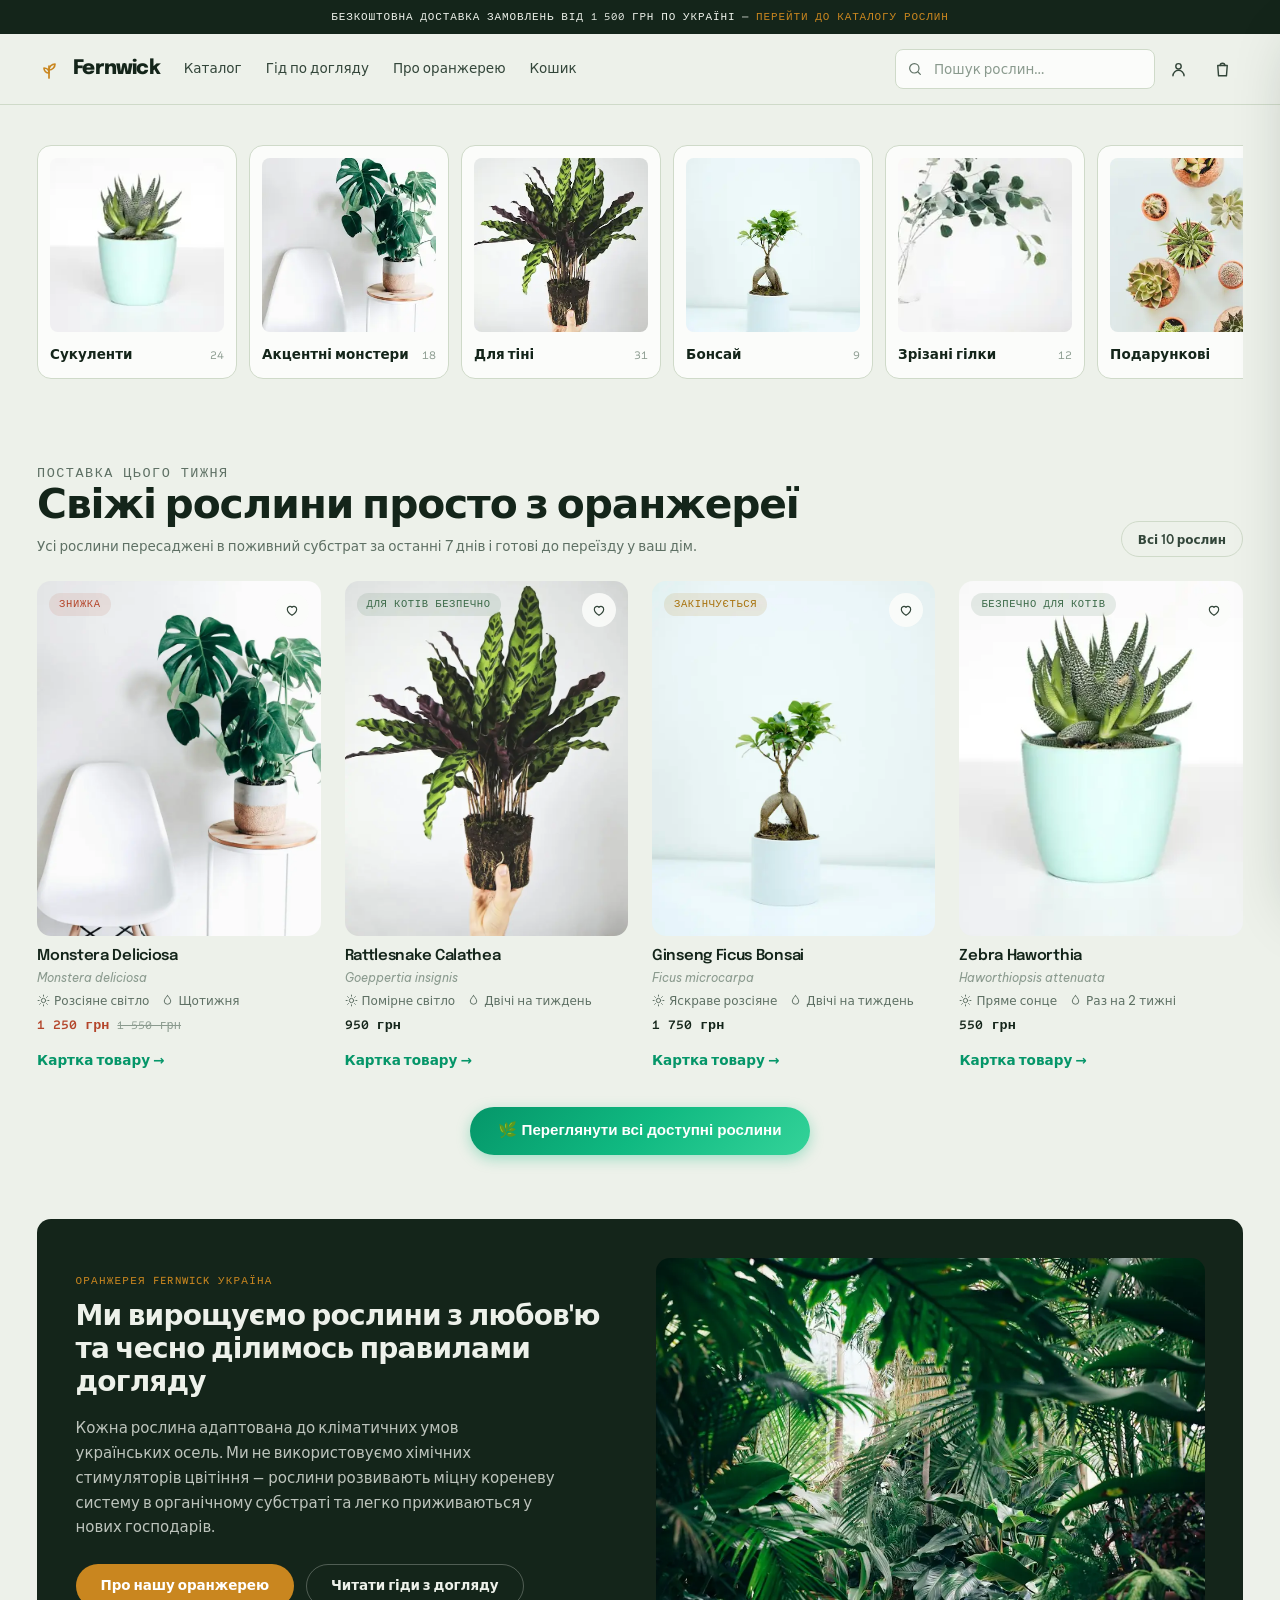
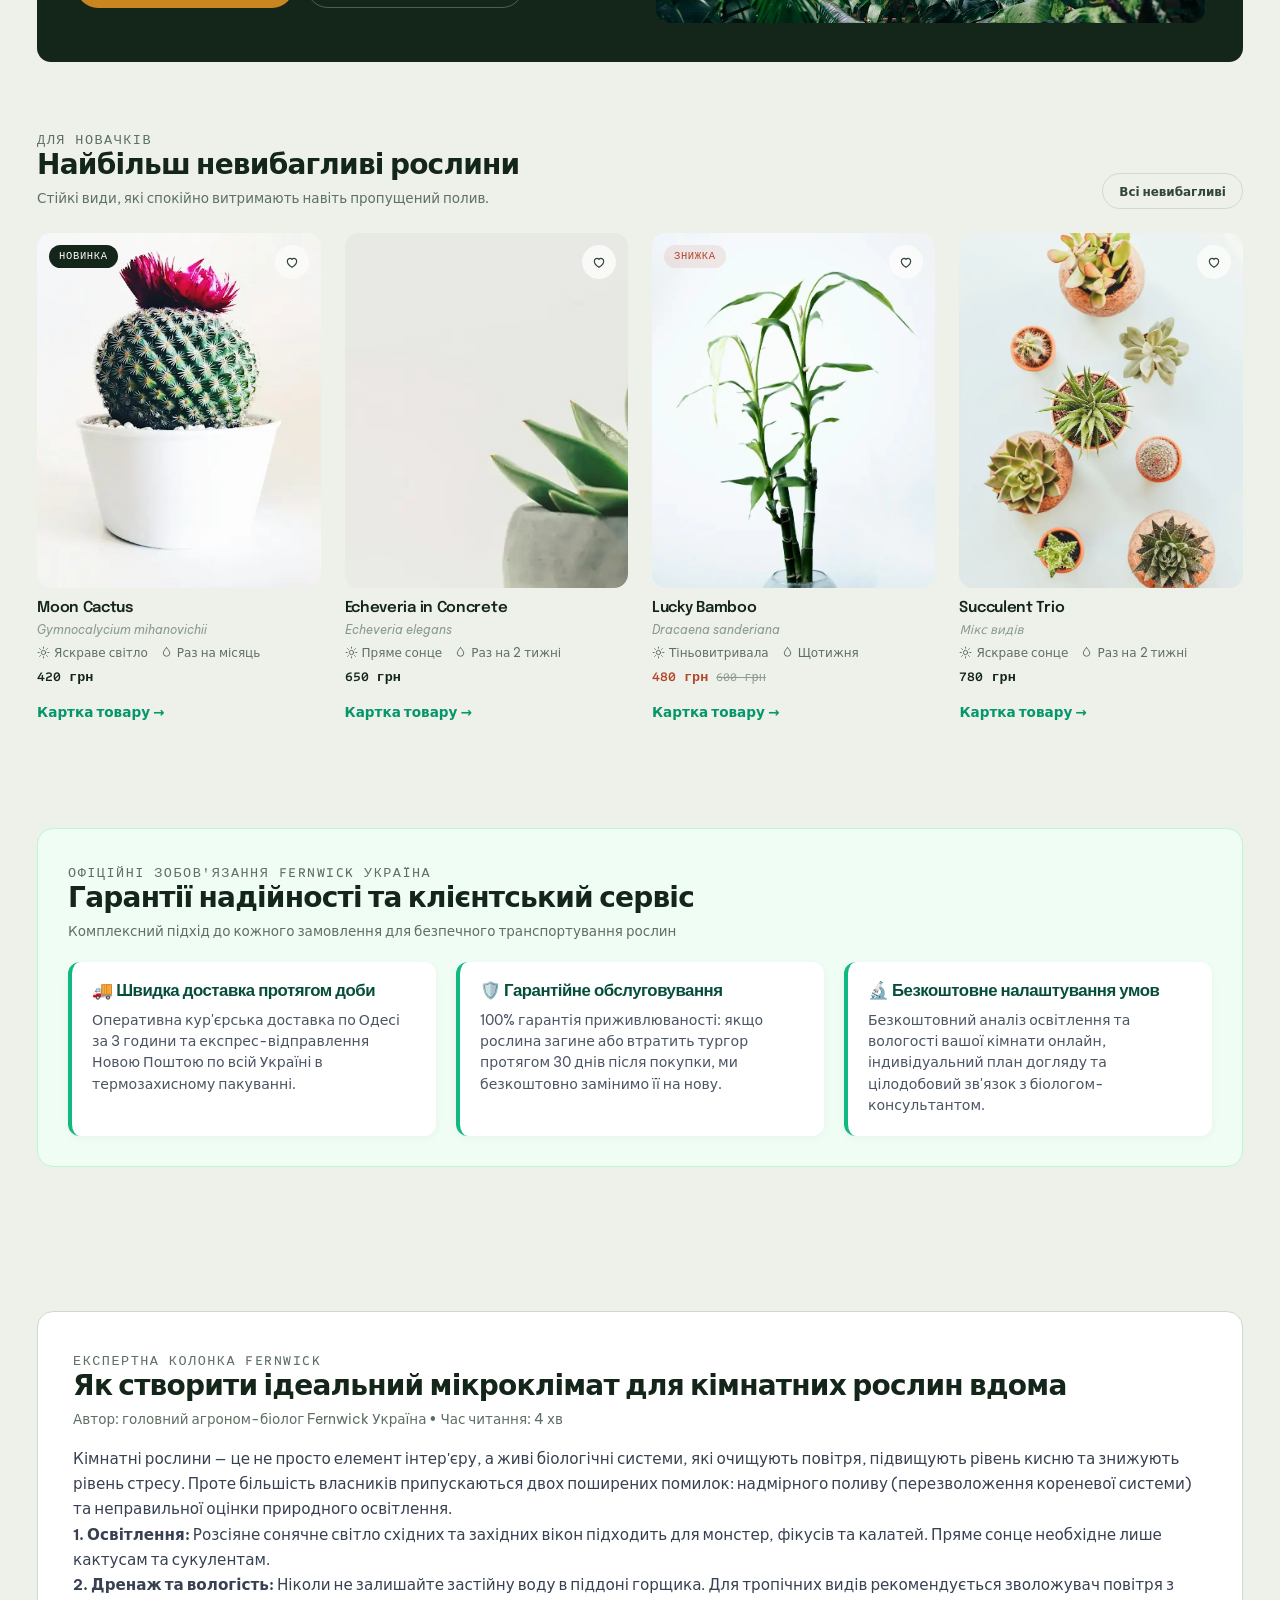
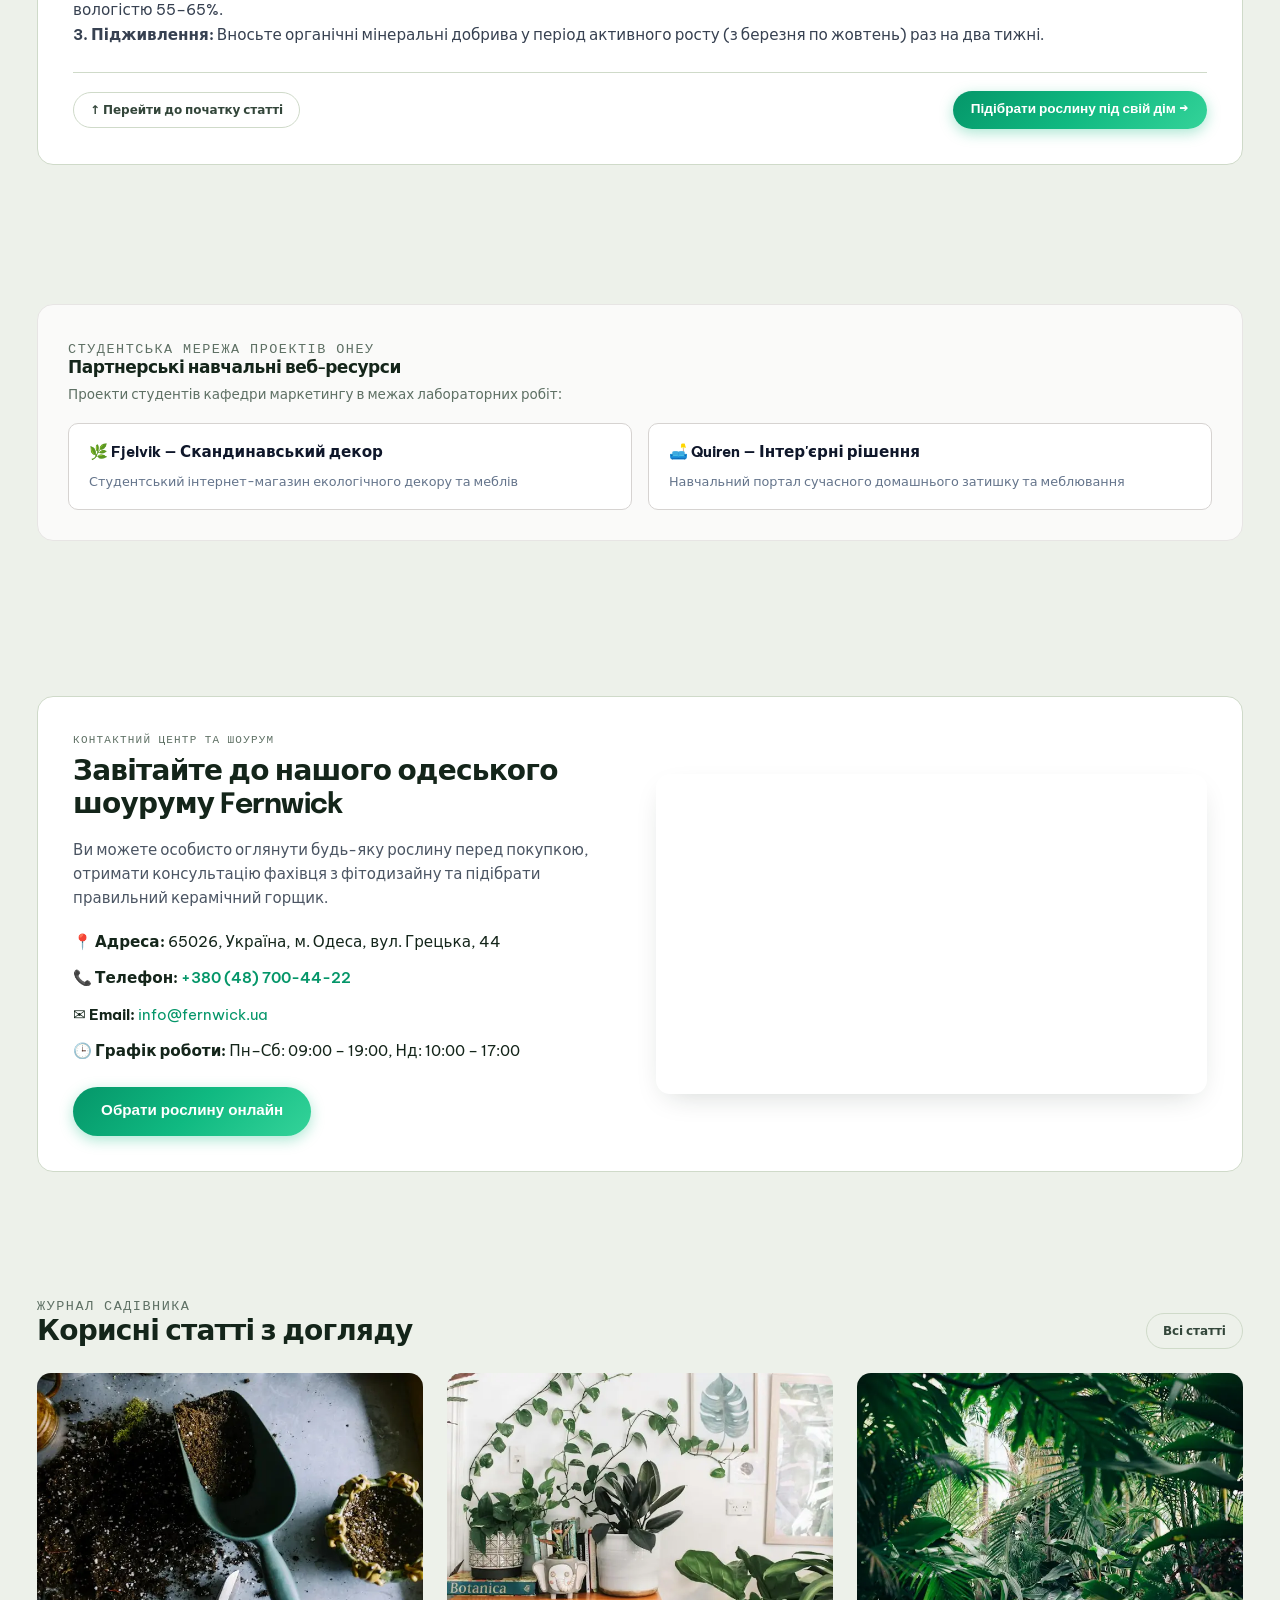
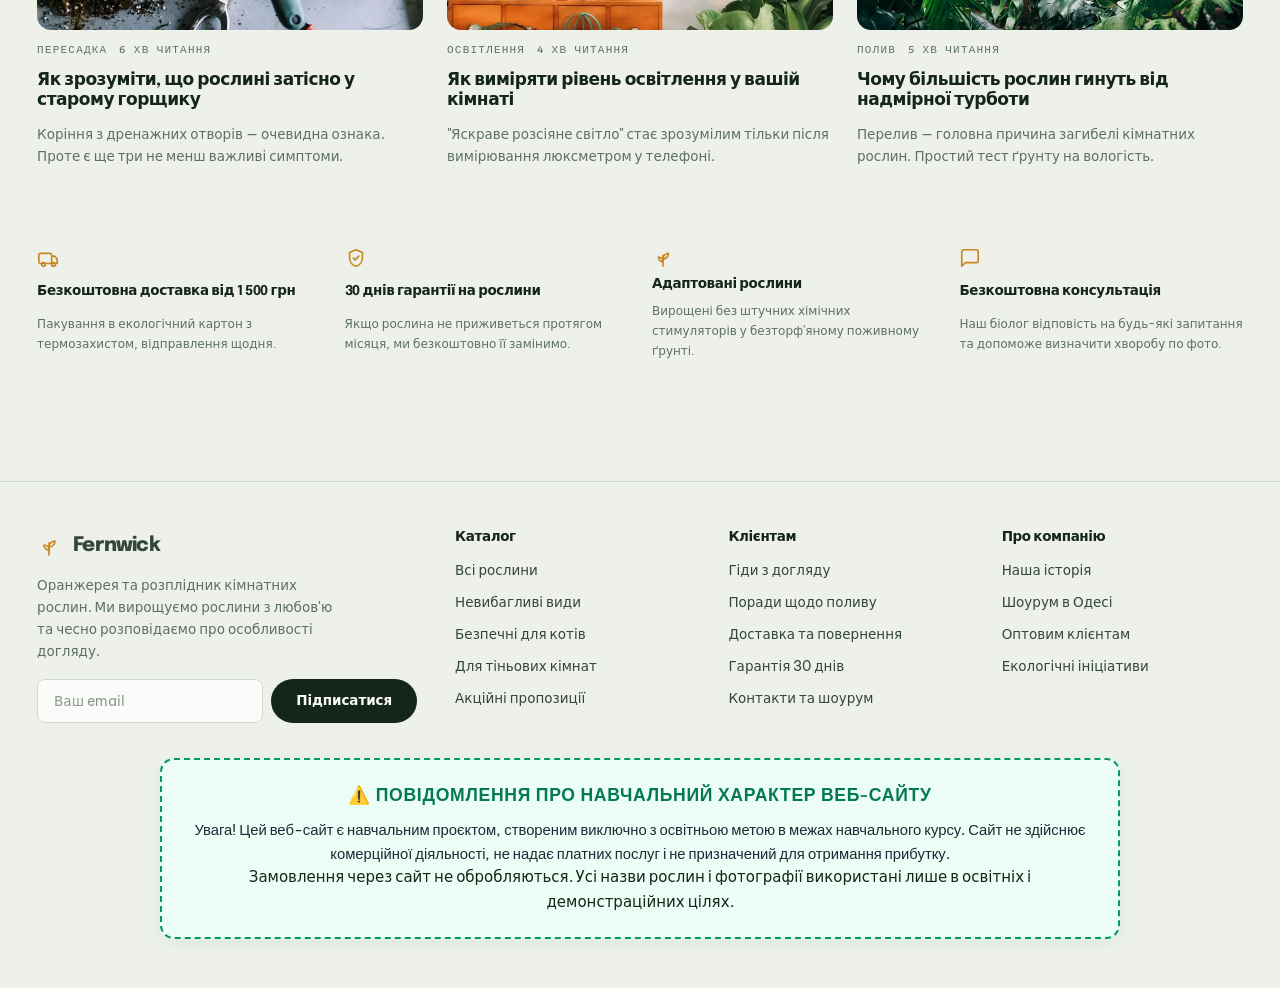
==== commit 9b137d2a: "Переклад усіх сторінок, GA4 + Clarity на всіх сторінках, точний текст повідомлення, форма замовлення" ====
--- a/fernwick/index.html
+++ b/fernwick/index.html
@@ -2,13 +2,13 @@
 <html lang="uk">
 <head>
 <!-- Google tag (gtag.js) -->
-<script async src="https://www.googletagmanager.com/gtag/js?id=G-3LQYDTV1NV"></script>
+<script async src="https://www.googletagmanager.com/gtag/js?id=G-8X83M8RJTM"></script>
 <script>
   window.dataLayer = window.dataLayer || [];
   function gtag(){dataLayer.push(arguments);}
   gtag('js', new Date());
 
-  gtag('config', 'G-3LQYDTV1NV');
+  gtag('config', 'G-8X83M8RJTM');
 </script>
 
 <!-- Microsoft Clarity -->
@@ -17,7 +17,7 @@
         c[a]=c[a]||function(){(c[a].q=c[a].q||[]).push(arguments)};
         t=l.createElement(r);t.async=1;t.src="https://www.clarity.ms/tag/"+i;
         y=l.getElementsByTagName(r)[0];y.parentNode.insertBefore(t,y);
-    })(window, document, "clarity", "script", "pxyz123456");
+    })(window, document, "clarity", "script", "z7zcrze8m3");
 </script>
 
 <meta charset="utf-8" />
@@ -28,7 +28,7 @@
 <link rel="preconnect" href="https://fonts.googleapis.com" />
 <link rel="preconnect" href="https://fonts.gstatic.com" crossorigin />
 <link href="https://fonts.googleapis.com/css2?family=Epilogue:wght@500;600;700;800&family=Be+Vietnam+Pro:wght@400;500;600;700&family=Sometype+Mono:wght@400;500&display=swap" rel="stylesheet" />
-<link rel="preconnect" href="https://images.unsplash.com" crossorigin />
+<link rel="dns-prefetch" href="https://www.clarity.ms" />
 
 <link rel="stylesheet" href="assets/css/tokens.css" />
 <link rel="stylesheet" href="assets/css/shop.css" />
@@ -50,7 +50,7 @@
       <span class="brand__word">Fernwick</span>
     </a>
 
-    <nav class="shopnav" aria-label="Main" data-open="false">
+    <nav class="shopnav" aria-label="Головне меню" data-open="false">
       <a href="shop.html">Каталог</a>
       <a href="care.html">Гід по догляду</a>
       <a href="about.html">Про оранжерею</a>
@@ -85,31 +85,31 @@
   <section class="wrap section--tight" aria-label="Категорії рослин">
     <div class="rail">
       <a class="railcard" href="shop.html">
-        <img src="https://images.unsplash.com/photo-1485955900006-10f4d324d411?w=340&q=72&auto=format&fit=crop" alt="Сукуленти" width="340" height="340" fetchpriority="high" decoding="async" />
+        <img src="assets/img/photo-1485955900006-10f4d324d411-340.webp" alt="Сукуленти" width="340" height="340" fetchpriority="high" decoding="async" />
         <span class="railcard__meta"><span class="railcard__name">Сукуленти</span><span class="railcard__n">24</span></span>
       </a>
       <a class="railcard" href="shop.html">
-        <img src="https://images.unsplash.com/photo-1545241047-6083a3684587?w=340&q=72&auto=format&fit=crop" alt="Акцентні рослини" width="340" height="340" fetchpriority="high" decoding="async" />
+        <img src="assets/img/photo-1545241047-6083a3684587-340.webp" alt="Акцентні рослини" width="340" height="340" fetchpriority="high" decoding="async" />
         <span class="railcard__meta"><span class="railcard__name">Акцентні монстери</span><span class="railcard__n">18</span></span>
       </a>
       <a class="railcard" href="shop.html">
-        <img src="https://images.unsplash.com/photo-1602923668104-8f9e03e77e62?w=340&q=72&auto=format&fit=crop" alt="Для тіньових кімнат" width="340" height="340" loading="lazy" decoding="async" />
+        <img src="assets/img/photo-1602923668104-8f9e03e77e62-340.webp" alt="Для тіньових кімнат" width="340" height="340" loading="lazy" decoding="async" />
         <span class="railcard__meta"><span class="railcard__name">Для тіні</span><span class="railcard__n">31</span></span>
       </a>
       <a class="railcard" href="shop.html">
-        <img src="https://images.unsplash.com/photo-1512428813834-c702c7702b78?w=340&q=72&auto=format&fit=crop" alt="Бонсай" width="340" height="340" loading="lazy" decoding="async" />
+        <img src="assets/img/photo-1512428813834-c702c7702b78-340.webp" alt="Бонсай" width="340" height="340" loading="lazy" decoding="async" />
         <span class="railcard__meta"><span class="railcard__name">Бонсай</span><span class="railcard__n">9</span></span>
       </a>
       <a class="railcard" href="shop.html">
-        <img src="https://images.unsplash.com/photo-1466781783364-36c955e42a7f?w=340&q=72&auto=format&fit=crop" alt="Зрізані гілки" width="340" height="340" loading="lazy" decoding="async" />
+        <img src="assets/img/photo-1466781783364-36c955e42a7f-340.webp" alt="Зрізані гілки" width="340" height="340" loading="lazy" decoding="async" />
         <span class="railcard__meta"><span class="railcard__name">Зрізані гілки</span><span class="railcard__n">12</span></span>
       </a>
       <a class="railcard" href="shop.html">
-        <img src="https://images.unsplash.com/photo-1459156212016-c812468e2115?w=340&q=72&auto=format&fit=crop" alt="Подарункові набори" width="340" height="340" loading="lazy" decoding="async" />
+        <img src="assets/img/photo-1459156212016-c812468e2115-340.webp" alt="Подарункові набори" width="340" height="340" loading="lazy" decoding="async" />
         <span class="railcard__meta"><span class="railcard__name">Подарункові</span><span class="railcard__n">7</span></span>
       </a>
       <a class="railcard" href="shop.html">
-        <img src="https://images.unsplash.com/photo-1470058869958-2a77ade41c02?w=340&q=72&auto=format&fit=crop" alt="Вуличні рослини" width="340" height="340" loading="lazy" decoding="async" />
+        <img src="assets/img/photo-1470058869958-2a77ade41c02-340.webp" alt="Вуличні рослини" width="340" height="340" loading="lazy" decoding="async" />
         <span class="railcard__meta"><span class="railcard__name">Вуличні</span><span class="railcard__n">15</span></span>
       </a>
     </div>
@@ -130,7 +130,7 @@
         <article class="product" data-tags="light-bright easy-care size-large sale" data-price="125000"
                  data-name="Monstera Deliciosa (Монстера)" data-order="0" data-product>
           <a class="product__media" href="product.html" aria-label="Monstera Deliciosa">
-            <img src="https://images.unsplash.com/photo-1545241047-6083a3684587?w=700&q=72&auto=format&fit=crop" alt="Monstera Deliciosa у горщику"
+            <img src="assets/img/photo-1545241047-6083a3684587-700.webp" alt="Monstera Deliciosa у горщику"
                  width="700" height="875" fetchpriority="high" decoding="async" />
           </a>
           <div class="product__flags"><span class="badge badge--sale">Знижка</span></div>
@@ -139,7 +139,7 @@
           <div class="product__quick">
             <button class="btn btn--primary btn--sm btn--block" type="button"
                     data-add="monstera" data-name="Monstera Deliciosa (Монстера)" data-price="125000"
-                    data-image="https://images.unsplash.com/photo-1545241047-6083a3684587?w=200&q=72&auto=format&fit=crop" data-variant="Горщик 12 см">
+                    data-image="assets/img/photo-1545241047-6083a3684587-200.webp" data-variant="Горщик 12 см">
               Додати до кошика
             </button>
           </div>
@@ -164,7 +164,7 @@
         <article class="product" data-tags="light-low pet-safe size-medium" data-price="95000"
                  data-name="Rattlesnake Calathea (Калатея)" data-order="1" data-product>
           <a class="product__media" href="product.html" aria-label="Rattlesnake Calathea">
-            <img src="https://images.unsplash.com/photo-1602923668104-8f9e03e77e62?w=700&q=72&auto=format&fit=crop" alt="Rattlesnake Calathea"
+            <img src="assets/img/photo-1602923668104-8f9e03e77e62-700.webp" alt="Rattlesnake Calathea"
                  width="700" height="875" fetchpriority="high" decoding="async" />
           </a>
           <div class="product__flags"><span class="badge badge--stock">Для котів безпечно</span></div>
@@ -173,7 +173,7 @@
           <div class="product__quick">
             <button class="btn btn--primary btn--sm btn--block" type="button"
                     data-add="calathea" data-name="Rattlesnake Calathea (Калатея)" data-price="95000"
-                    data-image="https://images.unsplash.com/photo-1602923668104-8f9e03e77e62?w=200&q=72&auto=format&fit=crop" data-variant="Горщик 12 см">
+                    data-image="assets/img/photo-1602923668104-8f9e03e77e62-200.webp" data-variant="Горщик 12 см">
               Додати до кошика
             </button>
           </div>
@@ -198,7 +198,7 @@
         <article class="product" data-tags="light-bright size-small" data-price="175000"
                  data-name="Ginseng Ficus Bonsai (Фікус Бонсай)" data-order="2" data-product>
           <a class="product__media" href="product.html" aria-label="Ginseng Ficus Bonsai">
-            <img src="https://images.unsplash.com/photo-1512428813834-c702c7702b78?w=700&q=72&auto=format&fit=crop" alt="Ginseng Ficus Bonsai"
+            <img src="assets/img/photo-1512428813834-c702c7702b78-700.webp" alt="Ginseng Ficus Bonsai"
                  width="700" height="875" loading="lazy" decoding="async" />
           </a>
           <div class="product__flags"><span class="badge badge--low">Закінчується</span></div>
@@ -207,7 +207,7 @@
           <div class="product__quick">
             <button class="btn btn--primary btn--sm btn--block" type="button"
                     data-add="bonsai" data-name="Ginseng Ficus Bonsai (Фікус Бонсай)" data-price="175000"
-                    data-image="https://images.unsplash.com/photo-1512428813834-c702c7702b78?w=200&q=72&auto=format&fit=crop" data-variant="Керамічний горщик">
+                    data-image="assets/img/photo-1512428813834-c702c7702b78-200.webp" data-variant="Керамічний горщик">
               Додати до кошика
             </button>
           </div>
@@ -232,7 +232,7 @@
         <article class="product" data-tags="light-bright easy-care pet-safe size-small" data-price="55000"
                  data-name="Zebra Haworthia (Хавортія)" data-order="3" data-product>
           <a class="product__media" href="product.html" aria-label="Zebra Haworthia">
-            <img src="https://images.unsplash.com/photo-1485955900006-10f4d324d411?w=700&q=72&auto=format&fit=crop" alt="Zebra Haworthia"
+            <img src="assets/img/photo-1485955900006-10f4d324d411-700.webp" alt="Zebra Haworthia"
                  width="700" height="875" loading="lazy" decoding="async" />
           </a>
           <div class="product__flags"><span class="badge badge--stock">Безпечно для котів</span></div>
@@ -241,7 +241,7 @@
           <div class="product__quick">
             <button class="btn btn--primary btn--sm btn--block" type="button"
                     data-add="haworthia" data-name="Zebra Haworthia (Хавортія)" data-price="55000"
-                    data-image="https://images.unsplash.com/photo-1485955900006-10f4d324d411?w=200&q=72&auto=format&fit=crop" data-variant="Горщик 9 см">
+                    data-image="assets/img/photo-1485955900006-10f4d324d411-200.webp" data-variant="Горщик 9 см">
               Додати до кошика
             </button>
           </div>
@@ -284,7 +284,7 @@
             <a class="btn btn--ghost" href="care.html" style="border-color:rgba(237,241,234,.28);color:var(--glass)">Читати гіди з догляду</a>
           </div>
         </div>
-        <img src="https://images.unsplash.com/photo-1470058869958-2a77ade41c02?w=900&q=72&auto=format&fit=crop"
+        <img src="assets/img/photo-1470058869958-2a77ade41c02-900.webp"
              alt="Оранжерея з пальмами та монстерами" width="900" height="600"
              style="width:100%;aspect-ratio:3/2;object-fit:cover;border-radius:var(--r-lg)" loading="lazy" decoding="async" />
       </div>
@@ -305,7 +305,7 @@
         <article class="product" data-tags="light-bright easy-care size-small" data-price="42000"
                  data-name="Moon Cactus (Гімнокаліціум)" data-order="0" data-product>
           <a class="product__media" href="product.html" aria-label="Moon Cactus">
-            <img src="https://images.unsplash.com/photo-1509937528035-ad76254b0356?w=700&q=72&auto=format&fit=crop" alt="Moon Cactus"
+            <img src="assets/img/photo-1509937528035-ad76254b0356-700.webp" alt="Moon Cactus"
                  width="700" height="875" loading="lazy" decoding="async" />
           </a>
           <div class="product__flags"><span class="badge badge--new">Новинка</span></div>
@@ -314,7 +314,7 @@
           <div class="product__quick">
             <button class="btn btn--primary btn--sm btn--block" type="button"
                     data-add="moon-cactus" data-name="Moon Cactus (Гімнокаліціум)" data-price="42000"
-                    data-image="https://images.unsplash.com/photo-1509937528035-ad76254b0356?w=200&q=72&auto=format&fit=crop" data-variant="Горщик 8 см">
+                    data-image="assets/img/photo-1509937528035-ad76254b0356-200.webp" data-variant="Горщик 8 см">
               Додати до кошика
             </button>
           </div>
@@ -339,7 +339,7 @@
         <article class="product" data-tags="light-bright easy-care pet-safe size-small" data-price="65000"
                  data-name="Echeveria in Concrete (Ехеверія)" data-order="1" data-product>
           <a class="product__media" href="product.html" aria-label="Echeveria in Concrete">
-            <img src="https://images.unsplash.com/photo-1483794344563-d27a8d18014e?w=700&q=72&auto=format&fit=crop" alt="Echeveria у бетонному кашпо"
+            <img src="assets/img/photo-1483794344563-d27a8d18014e-700.webp" alt="Echeveria у бетонному кашпо"
                  width="700" height="875" loading="lazy" decoding="async" />
           </a>
           <div class="product__flags"></div>
@@ -348,7 +348,7 @@
           <div class="product__quick">
             <button class="btn btn--primary btn--sm btn--block" type="button"
                     data-add="echeveria" data-name="Echeveria in Concrete (Ехеверія)" data-price="65000"
-                    data-image="https://images.unsplash.com/photo-1483794344563-d27a8d18014e?w=200&q=72&auto=format&fit=crop" data-variant="Бетонне кашпо">
+                    data-image="assets/img/photo-1483794344563-d27a8d18014e-200.webp" data-variant="Бетонне кашпо">
               Додати до кошика
             </button>
           </div>
@@ -373,7 +373,7 @@
         <article class="product" data-tags="light-low easy-care size-medium sale" data-price="48000"
                  data-name="Lucky Bamboo (Бамбук удачі)" data-order="2" data-product>
           <a class="product__media" href="product.html" aria-label="Lucky Bamboo">
-            <img src="https://images.unsplash.com/photo-1567331711402-509c12c41959?w=700&q=72&auto=format&fit=crop" alt="Lucky Bamboo"
+            <img src="assets/img/photo-1567331711402-509c12c41959-700.webp" alt="Lucky Bamboo"
                  width="700" height="875" loading="lazy" decoding="async" />
           </a>
           <div class="product__flags"><span class="badge badge--sale">Знижка</span></div>
@@ -382,7 +382,7 @@
           <div class="product__quick">
             <button class="btn btn--primary btn--sm btn--block" type="button"
                     data-add="bamboo" data-name="Lucky Bamboo (Бамбук удачі)" data-price="48000"
-                    data-image="https://images.unsplash.com/photo-1567331711402-509c12c41959?w=200&q=72&auto=format&fit=crop" data-variant="Скляна колба">
+                    data-image="assets/img/photo-1567331711402-509c12c41959-200.webp" data-variant="Скляна колба">
               Додати до кошика
             </button>
           </div>
@@ -407,7 +407,7 @@
         <article class="product" data-tags="light-bright easy-care pet-safe size-small" data-price="78000"
                  data-name="Succulent Trio (Тріо сукулентів)" data-order="3" data-product>
           <a class="product__media" href="product.html" aria-label="Succulent Trio">
-            <img src="https://images.unsplash.com/photo-1459156212016-c812468e2115?w=700&q=72&auto=format&fit=crop" alt="Succulent Trio"
+            <img src="assets/img/photo-1459156212016-c812468e2115-700.webp" alt="Succulent Trio"
                  width="700" height="875" loading="lazy" decoding="async" />
           </a>
           <div class="product__flags"></div>
@@ -416,7 +416,7 @@
           <div class="product__quick">
             <button class="btn btn--primary btn--sm btn--block" type="button"
                     data-add="succulent-trio" data-name="Succulent Trio (Тріо сукулентів)" data-price="78000"
-                    data-image="https://images.unsplash.com/photo-1459156212016-c812468e2115?w=200&q=72&auto=format&fit=crop" data-variant="Набір 3 шт">
+                    data-image="assets/img/photo-1459156212016-c812468e2115-200.webp" data-variant="Набір 3 шт">
               Додати до кошика
             </button>
           </div>
@@ -509,10 +509,6 @@
         <a href="https://juliabondarenko2006-wq.github.io/quiren/quiren/" target="_blank" rel="noopener noreferrer" class="partner-card">
           <strong>🛋️ Quiren — Інтер'єрні рішення</strong>
           <span>Навчальний портал сучасного домашнього затишку та меблювання</span>
-        </a>
-        <a href="https://student-eco-shop.github.io/" target="_blank" rel="noopener noreferrer" class="partner-card">
-          <strong>🪴 Eco Life Ukraine</strong>
-          <span>Партнерський студентський каталог еко-товарів та догляду</span>
         </a>
       </div>
     </div>
@@ -564,19 +560,19 @@
     </div>
     <div class="grid grid--3">
       <a class="guide" href="care.html" data-reveal>
-        <img src="https://images.unsplash.com/photo-1416879595882-3373a0480b5b?w=700&q=72&auto=format&fit=crop" alt="Пересадка рослини" width="700" height="467" loading="lazy" decoding="async" />
+        <img src="assets/img/photo-1416879595882-3373a0480b5b-700.webp" alt="Пересадка рослини" width="700" height="467" loading="lazy" decoding="async" />
         <div class="guide__meta"><span class="label">Пересадка</span><span class="label">6 хв читання</span></div>
         <h3>Як зрозуміти, що рослині затісно у старому горщику</h3>
         <p class="muted" style="font-size:var(--text-sm)">Коріння з дренажних отворів — очевидна ознака. Проте є ще три не менш важливі симптоми.</p>
       </a>
       <a class="guide" href="care.html" data-reveal style="--delay:80ms">
-        <img src="https://images.unsplash.com/photo-1521334884684-d80222895322?w=700&q=72&auto=format&fit=crop" alt="Рослини біля вікна" width="700" height="467" loading="lazy" decoding="async" />
+        <img src="assets/img/photo-1521334884684-d80222895322-700.webp" alt="Рослини біля вікна" width="700" height="467" loading="lazy" decoding="async" />
         <div class="guide__meta"><span class="label">Освітлення</span><span class="label">4 хв читання</span></div>
         <h3>Як виміряти рівень освітлення у вашій кімнаті</h3>
         <p class="muted" style="font-size:var(--text-sm)">"Яскраве розсіяне світло" стає зрозумілим тільки після вимірювання люксметром у телефоні.</p>
       </a>
       <a class="guide" href="care.html" data-reveal style="--delay:160ms">
-        <img src="https://images.unsplash.com/photo-1470058869958-2a77ade41c02?w=700&q=72&auto=format&fit=crop" alt="Оранжерея" width="700" height="467" loading="lazy" decoding="async" />
+        <img src="assets/img/photo-1470058869958-2a77ade41c02-700.webp" alt="Оранжерея" width="700" height="467" loading="lazy" decoding="async" />
         <div class="guide__meta"><span class="label">Полив</span><span class="label">5 хв читання</span></div>
         <h3>Чому більшість рослин гинуть від надмірної турботи</h3>
         <p class="muted" style="font-size:var(--text-sm)">Перелив — головна причина загибелі кімнатних рослин. Простий тест ґрунту на вологість.</p>
@@ -667,16 +663,9 @@
     <!-- Обов'язкове навчальне повідомлення за вимогами завдання -->
     <div class="educational-notice">
       <div class="educational-notice__title">⚠️ ПОВІДОМЛЕННЯ ПРО НАВЧАЛЬНИЙ ХАРАКТЕР ВЕБ-САЙТУ</div>
-      <p class="educational-notice__text">
-        <strong>Увага!</strong> Цей веб-сайт є навчальним проектом, створеним виключно з освітньою метою в межах навчального курсу. Сайт не здійснює комерційної діяльності, не надає платних послуг і не призначений для отримання прибутку. Усі торговельні марки, фотографії та найменування рослин використані в освітніх та демонстраційних цілях.
-      </p>
-    </div>
-
-    <div class="foot__bottom">
-      <p class="label">© 2026 Fernwick Україна — Навчальний проект для ОНЕУ (спеціальність "Маркетинг")</p>
-      <p class="label">Шаблон адаптовано на основі відкритого дизайну від <a href="https://html.design/" target="_blank" rel="noopener noreferrer" class="tlink">html.design</a></p>
-    </div>
-  </div>
+      <p class="educational-notice__text">Увага! Цей веб-сайт є навчальним проєктом, створеним виключно з освітньою метою в межах навчального курсу. Сайт не здійснює комерційної діяльності, не надає платних послуг і не призначений для отримання прибутку.</p>
+      <p class="educational-notice__more">Замовлення через сайт не обробляються. Усі назви рослин і фотографії використані лише в освітніх і демонстраційних цілях.</p>
+    </div>
 </footer>
 
 <!-- ===================== Cart drawer ===================== -->
@@ -706,7 +695,7 @@
     <div class="totalrow"><span>Доставка</span><span class="num" data-cart-delivery>Безкоштовно</span></div>
     <div class="totalrow totalrow--grand"><span>Загалом</span><span class="num" data-cart-total>0 грн</span></div>
     <a class="btn btn--primary btn--block" href="cart.html">Переглянути кошик</a>
-    <button class="btn btn--ghost btn--block" type="button" data-toast="Оформлення замовлення успішно протестовано в навчальному режимі">Оформити замовлення</button>
+    <a class="btn btn--ghost btn--block" href="cart.html#order" data-checkout-link>Оформити замовлення</a>
   </div>
 </aside>
 
